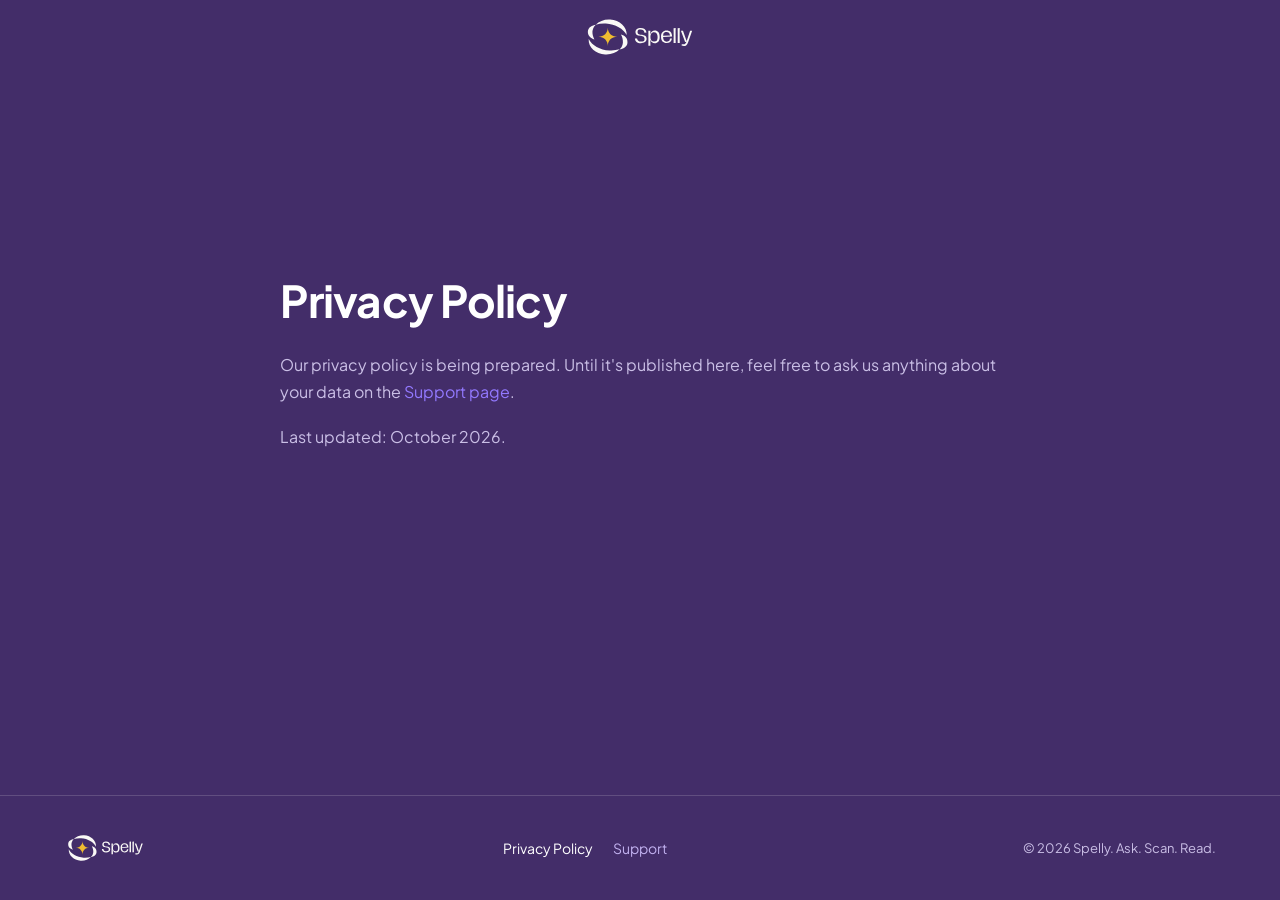
==== privacy.html @ d49a7f0f "Add Support page with Web3Forms email + footer links to Privacy/Support - support.html: dark glass d" ====
<!DOCTYPE html>
<html lang="en">
<head>
  <meta charset="UTF-8" />
  <meta name="viewport" content="width=device-width, initial-scale=1.0" />
  <title>Privacy Policy — Spelly</title>
  <meta name="description" content="Spelly privacy policy." />
  <link rel="canonical" href="https://spelly.site/privacy.html" />
  <meta name="robots" content="noindex, follow" />
  <meta name="theme-color" content="#0b0614" />
  <link rel="icon" type="image/png" href="materials/Logo%20icon%20for%20web.png" />
  <link rel="apple-touch-icon" href="materials/icon%20for%20google%20ads.png" />
  <link rel="preconnect" href="https://fonts.googleapis.com" />
  <link rel="preconnect" href="https://fonts.gstatic.com" crossorigin />
  <link href="https://fonts.googleapis.com/css2?family=Plus+Jakarta+Sans:ital,wght@0,400;0,500;0,600;0,700;0,800&family=Space+Mono:wght@400;700&display=swap" rel="stylesheet" />
  <link rel="stylesheet" href="styles.css" />
</head>
<body class="page-support">
  <header class="nav" id="top">
    <div class="container nav__inner">
      <a class="nav__logo" href="index.html" aria-label="Spelly home">
        <img src="materials/logo.svg" alt="Spelly" />
      </a>
    </div>
  </header>

  <main class="support">
    <section class="container legal" style="padding-top:calc(var(--nav-h) + 48px)">
      <h1>Privacy Policy</h1>
      <p>Our privacy policy is being prepared. Until it's published here, feel free to ask us anything about your data on the <a href="support.html">Support page</a>.</p>
      <p>Last updated: October 2026.</p>
    </section>
  </main>

  <footer class="footer">
    <div class="container footer__inner">
      <a class="footer__logo" href="index.html" aria-label="Spelly"><img src="materials/logo.svg" alt="Spelly" /></a>
      <nav class="footer__links" aria-label="Footer">
        <a href="privacy.html" aria-current="page">Privacy Policy</a>
        <a href="support.html">Support</a>
      </nav>
      <p class="footer__copy">© 2026 Spelly. Ask. Scan. Read.</p>
    </div>
  </footer>

  <script src="config.js"></script>
  <script src="script.js"></script>
</body>
</html>
---- styles.css ----
/* ===================== TOKENS / RESET ===================== */
:root{
  --bg-top:#43307c;
  --bg-mid:#392a6b;
  --bg-deep:#221944;
  --purple:#7c5cf5;
  --purple-h:#9379ff;
  --cream:#faf9f6;
  --cream-dim:#cabfe6;
  --lilac:#b6a4e6;
  --gold:#efbc30;
  --line:rgba(250,249,246,.16);
  --maxw:1200px;
  --nav-h:74px;
  --ease:cubic-bezier(.22,.61,.36,1);
  font-synthesis-weight:none;
}

*,*::before,*::after{box-sizing:border-box;margin:0;padding:0}
html{scroll-behavior:smooth;-webkit-text-size-adjust:100%}
body{
  font-family:"Plus Jakarta Sans",system-ui,sans-serif;
  color:var(--cream);
  line-height:1.45;
  overflow-x:hidden;
  -webkit-font-smoothing:antialiased;
  background:#432D69;
}
img{display:block;max-width:100%}
a{color:inherit;text-decoration:none}
button{font-family:inherit;cursor:pointer;border:0;background:none}

.container{width:100%;max-width:var(--maxw);margin-inline:auto;padding-inline:24px}

/* ===================== HERO DECOR (cards · glow · sparkles, hero only) ===================== */
.hero__decor{position:absolute;inset:0;z-index:0;pointer-events:none}

/* radial glow behind phone 1 — centre colour #815DEF, centred on the phone's bottom edge.
   ellipse centred at 50% 100% → bottom half is clipped by the box, top half radiates up the page. */
.hero__glow{
  position:absolute;left:50%;bottom:0;transform:translateX(-50%);
  width:min(1584px,216%);height:77%;
  background:radial-gradient(ellipse 50% 100% at 50% 100%,
    rgba(129,93,239,.92) 0%, rgba(129,93,239,.5) 32%, rgba(129,93,239,.15) 58%, rgba(129,93,239,0) 80%);
}

/* scattered tarot cards — varied size & blur, static */
.bg-card{
  position:absolute;border-radius:12px;z-index:2;
}
/* fixed widths (no growth); positions anchored to the page centre with a small vw term
   so the gap to the phone gently stretches/contracts with the viewport (not strongly) */
.bgc-1{width:108px;top:33%;left:calc(50% - 410px - 6vw);transform:rotate(-14deg);filter:blur(2px);opacity:.92}
.bgc-2{width:138px;top:64%;left:calc(50% - 345px - 6vw);transform:rotate(7deg);filter:blur(3px);opacity:.96}
.bgc-3{width:94px;top:30%;right:calc(50% - 410px - 6vw);transform:rotate(12deg);filter:blur(5px);opacity:.7}
.bgc-4{width:79px;top:50%;left:calc(50% - 495px - 6vw);transform:rotate(-9deg);filter:blur(7px);opacity:.5}
.bgc-5{width:142px;top:58%;right:calc(50% - 390px - 6vw);transform:rotate(-10deg);filter:blur(1.5px);opacity:.96}

/* logo-style 4-point sparkles — large, random, some blurred. z-index:1 keeps them
   BEHIND the cards (z-index:2) so a sparkle never sits on top of a card */
.spark{position:absolute;fill:#faf9f6;z-index:1}
.sp-1{width:34px;top:40%;left:11%;transform:rotate(8deg)}
.sp-2{width:18px;top:33%;right:30%;filter:blur(1.5px);opacity:.8}
.sp-3{width:42px;top:85%;right:12%}
.sp-4{width:14px;top:72%;left:24%;opacity:.7}
.sp-5{width:24px;top:27%;right:21%;filter:blur(2px);opacity:.6}
.sp-6{width:13px;top:23%;left:33%;opacity:.6}
.sp-7{width:28px;top:55%;right:5%;transform:rotate(-6deg)}
/* extra small blurred background sparkles */
.sp-8{width:11px;top:18%;left:43%;filter:blur(1.2px);opacity:.5;transform:rotate(12deg)}
.sp-9{width:9px;top:79%;left:39%;filter:blur(1.5px);opacity:.45}
.sp-10{width:13px;top:14%;right:37%;filter:blur(1.4px);opacity:.5;transform:rotate(-8deg)}
.sp-11{width:8px;top:90%;left:52%;filter:blur(2px);opacity:.4}
.sp-12{width:12px;top:47%;right:34%;filter:blur(1.3px);opacity:.5;transform:rotate(6deg)}

/* ===================== BUTTONS ===================== */
.btn{
  display:inline-flex;align-items:center;justify-content:center;gap:9px;
  font-weight:600;font-size:15px;border-radius:999px;
  transition:transform .18s var(--ease), background .2s ease, box-shadow .2s ease;
  white-space:nowrap;
}
.btn--primary{
  background:var(--purple);color:#fff;padding:14px 24px;
}
.btn--primary:hover{background:var(--purple-h);transform:translateY(-2px);box-shadow:0 18px 38px -10px rgba(124,92,245,.85)}
.btn--lg{padding:16px 28px;font-size:16px}
.btn--block{width:100%}
.ico-star{width:17px;height:17px;fill:currentColor;flex:none}

/* ===================== NAVBAR ===================== */
.nav{
  position:sticky;top:0;z-index:60;
  transition:background .3s ease, border-color .3s ease, backdrop-filter .3s ease;
  border-bottom:1px solid transparent;
}
.nav.scrolled{
  background:rgba(45,30,75,.72);
  backdrop-filter:blur(16px);-webkit-backdrop-filter:blur(16px);
  border-bottom-color:var(--line);
}
.nav__inner{display:flex;align-items:center;justify-content:center;height:var(--nav-h)}
.nav__logo img{height:44.4px;width:auto}
.nav__link{font-size:14px;font-weight:600;color:var(--cream);display:inline-flex;align-items:center;gap:7px;transition:opacity .2s ease}
.nav__link .arrow{transition:transform .2s ease}
.nav__link:hover{opacity:.85}
.nav__link:hover .arrow{transform:translateX(3px)}
.nav__burger{display:none;flex-direction:column;gap:5px;padding:8px}
.nav__burger span{display:block;width:22px;height:2px;background:var(--cream);border-radius:2px;transition:.25s}
.nav__burger[aria-expanded="true"] span:nth-child(1){transform:translateY(7px) rotate(45deg)}
.nav__burger[aria-expanded="true"] span:nth-child(2){opacity:0}
.nav__burger[aria-expanded="true"] span:nth-child(3){transform:translateY(-7px) rotate(-45deg)}
.nav__mobile{
  display:none;overflow:hidden;max-height:0;
  background:rgba(45,30,75,.92);backdrop-filter:blur(16px);
  border-top:1px solid var(--line);transition:max-height .3s ease;
}
.nav__mobile.open{max-height:120px}
.nav__mobile .btn{margin:16px 24px}

/* ===================== HERO ===================== */
.hero{position:relative;overflow:hidden;padding-top:54px;--hphone:min(300px,76vw)}
.hero__inner{position:relative;z-index:1;display:flex;flex-direction:column;align-items:center;text-align:center}

.eyebrow{
  display:inline-flex;align-items:center;gap:10px;
  font-family:"Space Mono",monospace;
  font-size:12px;letter-spacing:.12em;text-transform:uppercase;
  color:var(--lilac);margin-bottom:26px;
}
.eyebrow i{width:4px;height:4px;border-radius:50%;background:var(--lilac);opacity:.7}

.hero__title{
  font-size:clamp(36px,6.4vw,66px);
  font-weight:700;line-height:1.04;letter-spacing:-.025em;color:#fff;
}
.br-m{display:none} /* mobile-only line break */
.hero__subtitle{
  margin-top:18px;font-size:clamp(16px,2vw,20px);
  font-weight:500;color:var(--lilac);
}
.hero .btn--primary{margin-top:28px}

/* phone mockups (frame baked into the image) */
.phone{width:min(300px,76vw)}
.phone__img{
  width:100%;
  filter:drop-shadow(0 50px 80px rgba(0,0,0,.55));
}
.phone--hero{position:relative;z-index:1;width:var(--hphone);margin-top:50px;margin-bottom:calc(var(--hphone) * -.1294)}

/* ===================== SPREAD / FEATURE ===================== */
.spread{padding:160px 0 0;text-align:center;position:relative}
/* wide enough that the forced-break first line ("…not just the") fits on one line
   → title renders as a clean 2 lines on desktop instead of wrapping to 3 */
.spread__inner{max-width:1100px;margin-inline:auto}
.spread__title{
  font-size:clamp(28px,4.6vw,48px);font-weight:700;
  line-height:1.1;letter-spacing:-.025em;color:#fff;
}
.spread__text{
  margin-top:22px;font-size:clamp(15px,1.8vw,19px);
  color:var(--cream-dim);max-width:600px;margin-inline:auto;line-height:1.6;
}

/* showcase stage */
.showcase{margin-top:64px}
.showcase__stage{
  position:relative;display:flex;justify-content:center;
  max-width:920px;margin-inline:auto;min-height:760px;
}
.phone--showcase{width:min(300px,72vw);position:relative;z-index:2}
.phone--showcase .phone__img{filter:none}

/* floating annotation cards: glass background (_2) + content on top (_1) */
.anno{display:block}
/* show instantly with NO entrance animation — any transform/opacity timing on this
   container makes the child glass's backdrop-filter paint a frame late (glass pops in) */
.anno.reveal{opacity:1;transform:none;transition:none}
.anno__fg{
  position:relative;z-index:1;width:100%;display:block;
  filter:drop-shadow(0 24px 50px rgba(0,0,0,.4));
}
/* real frosted-glass plate, reproduces the _2 svg (cream 10% fill + cream border) */
.anno__glass{
  position:absolute;left:0;right:0;bottom:0;z-index:0;
  border-radius:16px;
  background:rgba(250,249,246,.07);
  border:1px solid rgba(250,249,246,.55);
  backdrop-filter:blur(11px);-webkit-backdrop-filter:blur(11px);
}
/* glass height = _2 height ÷ _1 height, bottom-aligned (content peeks above) */
.anno--question .anno__glass{height:87%}
.anno--cards .anno__glass{height:93%}
.anno--reading .anno__glass{height:92.5%}

.anno--question{position:absolute;z-index:3;width:300px;top:60px;left:54px}
.anno--cards{position:absolute;z-index:4;width:360px;bottom:95px;left:-30px}
.anno--reading{position:absolute;z-index:3;width:384px;top:210px;right:-24px}

/* ===================== STEPS (web/tablet: pinned cross-fade · mobile: stacked) ===================== */
.steps{position:relative}
/* scattered blurred sparkles drifting in the section background */
.steps__bg{position:absolute;inset:0;z-index:0;pointer-events:none}
.steps__spark{position:absolute;fill:#faf9f6}
.ss-1{width:22px;top:7%;left:11%;filter:blur(2px);opacity:.32}
.ss-2{width:13px;top:16%;right:13%;filter:blur(1.2px);opacity:.4}
.ss-3{width:28px;top:30%;left:7%;filter:blur(3px);opacity:.26}
.ss-4{width:16px;top:42%;right:9%;filter:blur(1.6px);opacity:.36}
.ss-5{width:20px;top:55%;left:13%;filter:blur(2.4px);opacity:.3}
.ss-6{width:12px;top:66%;right:15%;filter:blur(1.2px);opacity:.4}
.ss-7{width:25px;top:78%;left:9%;filter:blur(2.6px);opacity:.28}
.ss-8{width:14px;top:88%;right:12%;filter:blur(1.4px);opacity:.38}
.ss-9{width:18px;top:95%;left:16%;filter:blur(2px);opacity:.3}

/* tall track = scroll distance; the stage pins while the themes cross-fade in place */
.steps__track{position:relative;z-index:1;height:360vh}
.steps__stage{position:sticky;top:0;height:100vh;overflow:hidden}

/* each theme (text + phone) is stacked on top of the others and cross-faded;
   the new theme appears exactly as the old fades — both frozen (pinned) together */
.theme{
  position:absolute;top:0;bottom:0;left:0;right:0;
  margin-inline:auto;max-width:var(--maxw);padding:0 clamp(48px,6vw,120px);
  display:grid;grid-template-columns:1fr minmax(300px,360px);
  gap:80px;align-items:center;
  opacity:0;pointer-events:none;
}
/* web/tablet: JS drives opacity + the text conveyor directly from scroll, with a
   "dwell" (scroll-in-place) on each theme before the conveyor moves to the next.
   is-active is only the no-JS fallback. */
.theme.is-active{opacity:1;pointer-events:auto}
.theme__text{max-width:440px}
.theme__phone{display:flex;justify-content:center}

.step__eyebrow{
  font-family:"Space Mono",monospace;text-transform:uppercase;
  letter-spacing:.12em;font-size:clamp(15px,1vw,18px);color:var(--lilac);
}
.step__title{
  font-size:clamp(34px,3vw,58px);font-weight:700;color:#fff;
  letter-spacing:-.02em;margin:14px 0 18px;
}
.step__desc{color:var(--cream-dim);font-size:clamp(18px,1.45vw,23px);line-height:1.65}

/* phone: outer box crops (used on mobile); inner holds the full frame + inside elements */
.phone3{position:relative;width:clamp(300px,22vw,360px);max-width:100%;aspect-ratio:792/1617;overflow:hidden}
.phone3__inner{position:relative;width:100%;aspect-ratio:792/1617}
.phone3__bg{display:block;width:100%}

/* elements placed INSIDE the phone (positioned as % of the full frame) */
.phone3__el{position:absolute;left:50%;transform:translate(-50%,-50%)}
.phone3__el--sphere{top:53%;width:74%}              /* +15% */
.phone3__el--ram{top:29%;width:47%}                 /* +20% bigger, 20% lower, centred */

/* sphere & bubble: scale + fade in when scrolled into view, then a tiny endless float.
   (the sphere additionally gets a scroll-driven grow/shrink via JS on the wrapper) */
.phone3__el--sphere img,
.phone3__el--ram img{display:block;width:100%;opacity:0;transform:scale(.82)}
.phone3__el--sphere.is-in img{
  animation:sphereIn .9s var(--ease) forwards, sphereFloat 6s ease-in-out 1s infinite;
}
.phone3__el--ram.is-in img{
  animation:bubbleIn .75s cubic-bezier(.34,1.35,.66,1) forwards, sphereFloat 6.5s ease-in-out .9s infinite;
}
@keyframes sphereIn{from{opacity:0;transform:scale(.82)}to{opacity:1;transform:scale(1)}}
@keyframes sphereFloat{0%,100%{translate:0 0}50%{translate:0 -4%}}
/* snappier "pop" entrance for the bubble — small → overshoot → settle */
@keyframes bubbleIn{0%{opacity:0;transform:scale(.5)}60%{opacity:1;transform:scale(1.08)}100%{opacity:1;transform:scale(1)}}

/* AI page: 3 cards, middle one raised (bottoms aligned, middle taller) */
.ai-cards{
  position:absolute;left:50%;top:50%;transform:translate(-50%,-50%);
  width:78%;display:flex;justify-content:center;align-items:flex-end;gap:4%;
}
.ai-card{width:28%;perspective:900px}
.ai-card--m{width:31%}
/* each card flips on its Y axis to reveal the open card on the back face */
.ai-card__inner{position:relative;width:100%;transform-style:preserve-3d;transition:transform .85s var(--ease)}
.ai-card__face{display:block;width:100%;backface-visibility:hidden;-webkit-backface-visibility:hidden}
.ai-card__front{position:relative}
.ai-card__back{position:absolute;inset:0;transform:rotateY(180deg)}
/* flip when AI theme is reached (web/tablet: JS toggles .is-flipped) */
.ai-cards.is-flipped .ai-card__inner{transform:rotateY(180deg)}
/* stagger so the cards turn over one after another (left → middle → right) */
.ai-card--l .ai-card__inner{transition-delay:0s}
.ai-card--m .ai-card__inner{transition-delay:.16s}
.ai-card--r .ai-card__inner{transition-delay:.32s}

/* ===================== CTA / WAITLIST ===================== */
.cta{
  padding:140px 0 130px;text-align:center;position:relative;
}
.cta__inner{max-width:640px;margin-inline:auto}
.cta__title{font-size:clamp(30px,4.6vw,48px);font-weight:700;letter-spacing:-.025em;color:#fff}
.cta__text{margin-top:16px;color:var(--cream-dim);font-size:16px;line-height:1.6}
.cta__form{display:flex;gap:10px;margin-top:32px;max-width:480px;margin-inline:auto}
.cta__form input{
  flex:1;min-width:0;border-radius:999px;border:1px solid var(--line);
  background:rgba(250,249,246,.08);color:#fff;padding:15px 22px;font-size:15px;
  transition:border-color .2s ease, background .2s ease;
}
.cta__form input::placeholder{color:var(--cream-dim)}
.cta__form input:focus{outline:none;border-color:var(--purple-h);background:rgba(250,249,246,.13)}
.cta__note{margin-top:18px;color:var(--lilac);font-size:14px}
.cta__note--error{color:#ff8a8a}

/* ===================== COOKIE CONSENT ===================== */
.cookie[hidden]{display:none}
.cookie{
  position:fixed;left:16px;right:16px;bottom:16px;z-index:60;
  max-width:560px;margin-inline:auto;
  display:flex;flex-direction:column;gap:14px;
  background:rgba(34,25,68,.94);backdrop-filter:blur(12px);
  border:1px solid var(--line);border-radius:18px;
  padding:20px 22px;box-shadow:0 18px 50px rgba(0,0,0,.45);
}
.cookie__text{font-size:14px;color:var(--cream-dim);line-height:1.55}
.cookie__actions{display:flex;gap:10px;justify-content:flex-end}
.cookie__btn{border-radius:999px;padding:11px 22px;font-size:14px}
.cookie__btn--ghost{border:1px solid var(--line);color:var(--cream);transition:border-color .2s ease}
.cookie__btn--ghost:hover{border-color:var(--purple-h)}

/* ===================== FOOTER ===================== */
.footer{border-top:1px solid var(--line);padding:36px 0}
.footer__inner{display:flex;align-items:center;justify-content:space-between;gap:20px}
.footer__logo img{height:31.68px}
.footer__copy{font-size:13px;color:var(--cream-dim)}

/* ===================== ANIMATIONS ===================== */
.reveal{opacity:0;transform:translateY(28px);transition:opacity .8s var(--ease), transform .8s var(--ease)}
.reveal.is-visible{opacity:1;transform:none}
.reveal[data-d="1"]{transition-delay:.10s}
.reveal[data-d="2"]{transition-delay:.20s}
.reveal[data-d="3"]{transition-delay:.30s}
.reveal[data-d="4"]{transition-delay:.42s}

/* float uses the `translate` property so it never fights reveal's transform */
@keyframes floaty{0%,100%{translate:0 0}50%{translate:0 -12px}}
/* animate the foreground only, NOT the .anno container — the glass plate stays
   static so its backdrop-filter never recomputes (kills the flicker/lag) */
.float-slow .anno__fg{animation:floaty 8s ease-in-out infinite}
.anno--cards.float-slow .anno__fg{animation-duration:9s;animation-delay:.6s}
.anno--reading.float-slow .anno__fg{animation-duration:7.5s;animation-delay:1.1s}

/* ===================== RESPONSIVE ===================== */
/* TABLET 810–1199 */
@media (max-width:1199px){
  .hero__title{font-size:clamp(38px,7.4vw,58px)}
  .showcase__stage{max-width:680px;min-height:700px}

  /* spread title: drop the forced break so it flows naturally — one line on wider
     tablets, wrapping to two only on the smallest ("mini") tablet widths */
  .spread__title .br-d{display:none}

  /* keep the original logo size below desktop (the +20% applies on web only) */
  .nav__logo img{height:37px}
  .anno--question{width:260px;top:40px;left:0}
  .anno--cards{width:310px;bottom:60px;left:-10px}
  .anno--reading{width:280px;top:190px;right:-6px}

  /* cards: tighter offsets from centre so they sit close to the phone
     (the desktop vw-based gap is too wide at these widths) */
  .bgc-1{left:calc(50% - 320px)}
  .bgc-2{left:calc(50% - 345px)}
  .bgc-3{right:calc(50% - 300px)}
  .bgc-4{left:calc(50% - 380px)}
  .bgc-5{right:calc(50% - 350px)}

  /* sparkles: drop the dense center fillers, pull the near-center ones outward */
  .sp-8,.sp-9,.sp-10,.sp-11,.sp-12{display:none}
  .sp-2{right:24%}
  .sp-6{left:25%}
  .sp-5{right:15%}

  /* steps: keep the pinned cross-fade, but larger side padding + smaller phone */
  .theme{grid-template-columns:1fr minmax(240px,290px);gap:44px;padding:0 96px}
  .phone3{width:280px}
}

/* PHONE ≤809 — centered hero (matches reference), waitlist link + burger in nav */
@media (max-width:809px){
  .container{padding-inline:20px}

  .hero{padding-top:30px}
  .hero__title{font-size:clamp(34px,9.5vw,50px);line-height:1.06}
  .hero__subtitle{font-size:17px}
  .eyebrow{font-size:10.5px;gap:8px;margin-bottom:20px}
  .hero{--hphone:min(290px,80vw)}

  .bg-card{width:88px !important;opacity:.5}
  .bgc-4,.bgc-3{display:none}

  /* sparkles: keep only a few, hug the edges & spread evenly so they don't bunch
     over the centred title/phone. Blur them more + lower opacity so they read softer. */
  .sp-4,.sp-6,.sp-8,.sp-9,.sp-10,.sp-11,.sp-12{display:none}
  .spark{filter:blur(2px);opacity:.5}
  .sp-1,.sp-7{width:22px}
  .sp-3{width:26px}
  .sp-2,.sp-5{width:14px}
  .sp-1{top:34%;left:6%;right:auto}
  .sp-2{top:15%;right:9%;left:auto}
  .sp-3{top:80%;right:7%;left:auto}
  .sp-5{top:48%;right:6%;left:auto}
  .sp-7{top:88%;left:13%;right:auto}

  .spread{padding:120px 0 0}
  .br-d{display:none}
  .br-m{display:inline} /* show the line break again on mobile */

  /* annotations overlap the phone (matches reference) */
  .showcase{margin-top:44px}
  .showcase__stage{display:block;position:relative;min-height:0;padding:24px 0}
  .phone--showcase{width:min(250px,66vw);margin-inline:auto}
  .anno__fg{filter:drop-shadow(0 16px 34px rgba(0,0,0,.4))} /* shadow on fg, not the container — keeps the glass backdrop-filter working */
  .anno--question{width:min(232px,62vw);top:4%;left:0;translate:0 10%}
  .anno--cards{width:min(272px,72vw);bottom:2%;right:0;left:auto;translate:0 -15%}
  .anno--reading{display:none}

  /* steps: NO animation. 3 stacked blocks — phone (cropped 30% at the bottom) then text */
  .steps{padding-top:72px}          /* bigger gap after the 2nd section (showcase) */
  .steps__track{height:auto}
  .steps__stage{position:static;height:auto;overflow:visible}
  .theme{
    position:static;opacity:1;pointer-events:auto;
    display:flex;flex-direction:column;align-items:center;text-align:center;
    gap:22px;max-width:none;padding:64px 20px;               /* bigger gap between sections */
  }
  .theme__phone{order:-1;width:100%;opacity:0;transition:opacity .6s var(--ease)} /* fade in on scroll */
  .theme__phone.is-in{opacity:1}
  .phone3{width:min(230px,62vw);aspect-ratio:792/1245}  /* crop ~23% (10% taller than before) */
  /* text fades + slides up when it scrolls into view (JS adds .is-in) */
  .theme__text{
    max-width:360px;opacity:0;transform:translateY(26px);
    transition:opacity .6s var(--ease),transform .6s var(--ease);
  }
  .theme__text.is-in{opacity:1;transform:none}
  .ai-cards.is-in .ai-card__inner{transform:rotateY(180deg)} /* flip when scrolled into view */
  .step__desc{max-width:340px;margin-inline:auto}

  /* keep mobile text at its original (smaller) size — the +20% is web/tablet only */
  .step__eyebrow{font-size:13px}
  .step__title{font-size:clamp(28px,7.4vw,34px)}
  .step__desc{font-size:15px}

  .cta{padding:110px 0 90px}
  .cta__form{flex-direction:column}
  .cta__form .btn{width:100%}
  .footer__inner{flex-direction:column;text-align:center;gap:14px}
}

@media (prefers-reduced-motion:reduce){
  html{scroll-behavior:auto}
  .reveal{opacity:1;transform:none;transition:none}
  .float-slow,.float-slow .anno__fg{animation:none}
  .phone3__el--sphere img,.phone3__el--ram img{opacity:1;transform:none;animation:none}
  .theme__text,.theme__phone{opacity:1;transform:none}
}

/* ===================== SUPPORT PAGE ===================== */
/* dark site bg + shared nav/footer; glass cards (from the Support Web design) */
.page-support{display:flex;flex-direction:column;min-height:100vh}
.page-support .support{flex:1;position:relative;overflow:hidden;padding:72px 0 96px}
.support__decor{position:absolute;inset:0;z-index:0;pointer-events:none}
.support__glow{
  position:absolute;left:50%;top:420px;width:1200px;height:900px;margin-left:-600px;
  background:radial-gradient(closest-side,rgba(110,72,190,.45),rgba(110,72,190,0));
}
.ssp-1{width:34px;top:560px;left:calc(50% - 560px)}
.ssp-2{width:14px;top:320px;left:calc(50% - 300px);opacity:.6}
.ssp-3{width:22px;top:360px;right:calc(50% - 460px);opacity:.7}
.ssp-4{width:28px;top:720px;right:calc(50% - 640px)}

.support__wrap{position:relative;z-index:1;width:100%;max-width:640px;margin-inline:auto;padding-inline:16px}
.support__head{display:flex;flex-direction:column;align-items:center;text-align:center}
.support__head .eyebrow{margin-bottom:22px}
.support__title{
  font-size:clamp(40px,7vw,64px);font-weight:600;letter-spacing:-.035em;
  line-height:1.05;color:#fff;text-wrap:balance;
}
.support__lead{font-size:19px;line-height:1.5;color:#C2B2F0;margin-top:16px;max-width:460px;text-wrap:pretty}

/* ---------- glass cards ---------- */
.glass{
  background:rgba(255,255,255,.07);border:1px solid rgba(255,255,255,.14);
  border-radius:28px;padding:28px;
  backdrop-filter:blur(18px);-webkit-backdrop-filter:blur(18px);
}
.glass[hidden]{display:none}
.support__form{margin-top:44px;display:flex;flex-direction:column;gap:22px}
.glass--sent{margin-top:44px;padding:44px 28px;display:flex;flex-direction:column;align-items:center;text-align:center}

.sfield{display:flex;flex-direction:column;gap:10px}
.sfield__label{font-size:14px;font-weight:600;color:#fff}

.chips{display:flex;flex-wrap:wrap;gap:8px}
.chip{
  padding:9px 16px;border-radius:999px;border:1.5px solid rgba(255,255,255,.22);
  color:#fff;font-size:14px;font-weight:500;background:transparent;
  transition:border-color .15s ease, background .15s ease;
}
.chip:hover{border-color:#B9A6E8}
.chip.is-selected{background:#7B5CF5;border-color:#7B5CF5;font-weight:600}

.sfield__textarea,.sfield__input{
  width:100%;font-family:inherit;font-size:16px;color:#fff;
  border:1.5px solid rgba(255,255,255,.16);background:rgba(255,255,255,.08);outline:none;
  transition:border-color .15s ease, background .15s ease;
}
.sfield__textarea{border-radius:18px;padding:14px 16px;line-height:1.5;resize:vertical;min-height:120px}
.sfield__input{height:54px;border-radius:999px;padding:0 22px}
.sfield__textarea::placeholder,.sfield__input::placeholder{color:rgba(255,255,255,.45)}
.sfield__textarea:focus,.sfield__input:focus{border-color:#B9A6E8;background:rgba(255,255,255,.12)}

.sbtn{height:58px;gap:12px;font-size:17px;padding:0 24px}
.sbtn .ico-star{width:20px;height:20px}
.sbtn:hover{background:#8668FF}
.sbtn:disabled{background:rgba(123,92,245,.4);color:rgba(255,255,255,.6);transform:none;box-shadow:none;cursor:not-allowed}
.sbtn.is-sending{cursor:progress}
.sbtn--ghost{
  margin-top:26px;padding:0 26px;height:50px;border-radius:999px;
  border:1.5px solid rgba(255,255,255,.3);color:#fff;font-size:15px;font-weight:600;
  transition:border-color .15s ease;
}
.sbtn--ghost:hover{border-color:#fff}

.support__error{font-size:14px;color:#ff8a8a;margin-top:-10px}
.support__error[hidden]{display:none}

.sent__badge{width:64px;height:64px;border-radius:50%;background:#7B5CF5;display:grid;place-items:center}
.sent__badge svg{width:28px;height:28px;fill:#fff}
.sent__title{font-size:26px;font-weight:600;letter-spacing:-.02em;margin-top:20px;color:#fff}
.sent__text{font-size:17px;line-height:1.5;color:#C2B2F0;margin-top:8px;max-width:340px;text-wrap:pretty}
.sent__email{color:#fff;font-weight:600}

.support__info{display:grid;grid-template-columns:repeat(auto-fit,minmax(240px,1fr));gap:12px;margin-top:16px}
.icard{border-radius:22px;padding:22px}
.icard__label{font-family:"Space Mono",monospace;font-size:12px;letter-spacing:.2em;text-transform:uppercase;color:#B9A6E8}
.icard__link{display:block;font-size:18px;font-weight:600;color:#fff;margin-top:10px;transition:color .2s ease}
.icard__link:hover{color:#C9B8FF}
.icard__text{font-size:15px;line-height:1.5;color:#E4DBFF;margin-top:10px;text-wrap:pretty}

/* ---------- footer links (shared, all pages) ---------- */
.footer__links{display:flex;gap:20px;font-size:14px;color:#C2B2F0}
.footer__links a{transition:color .2s ease}
.footer__links a:hover,.footer__links a[aria-current="page"]{color:#fff}

/* ---------- legal pages (privacy) ---------- */
.legal{padding:48px 0 96px;max-width:720px;margin-inline:auto}
.legal h1{font-size:clamp(32px,4.6vw,44px);font-weight:700;letter-spacing:-.02em;color:#fff}
.legal p{margin-top:18px;color:var(--cream-dim);font-size:16px;line-height:1.7}
.legal a{color:var(--purple-h)}

@media (max-width:809px){
  .page-support .support{padding:40px 0 72px}
  .support__lead{font-size:16px}
  .glass{padding:22px}
  .support__form,.glass--sent{margin-top:32px}
  .ssp-1,.ssp-4{display:none}
  .footer__links{justify-content:center}
}

.hp{position:absolute;left:-9999px;opacity:0;pointer-events:none}
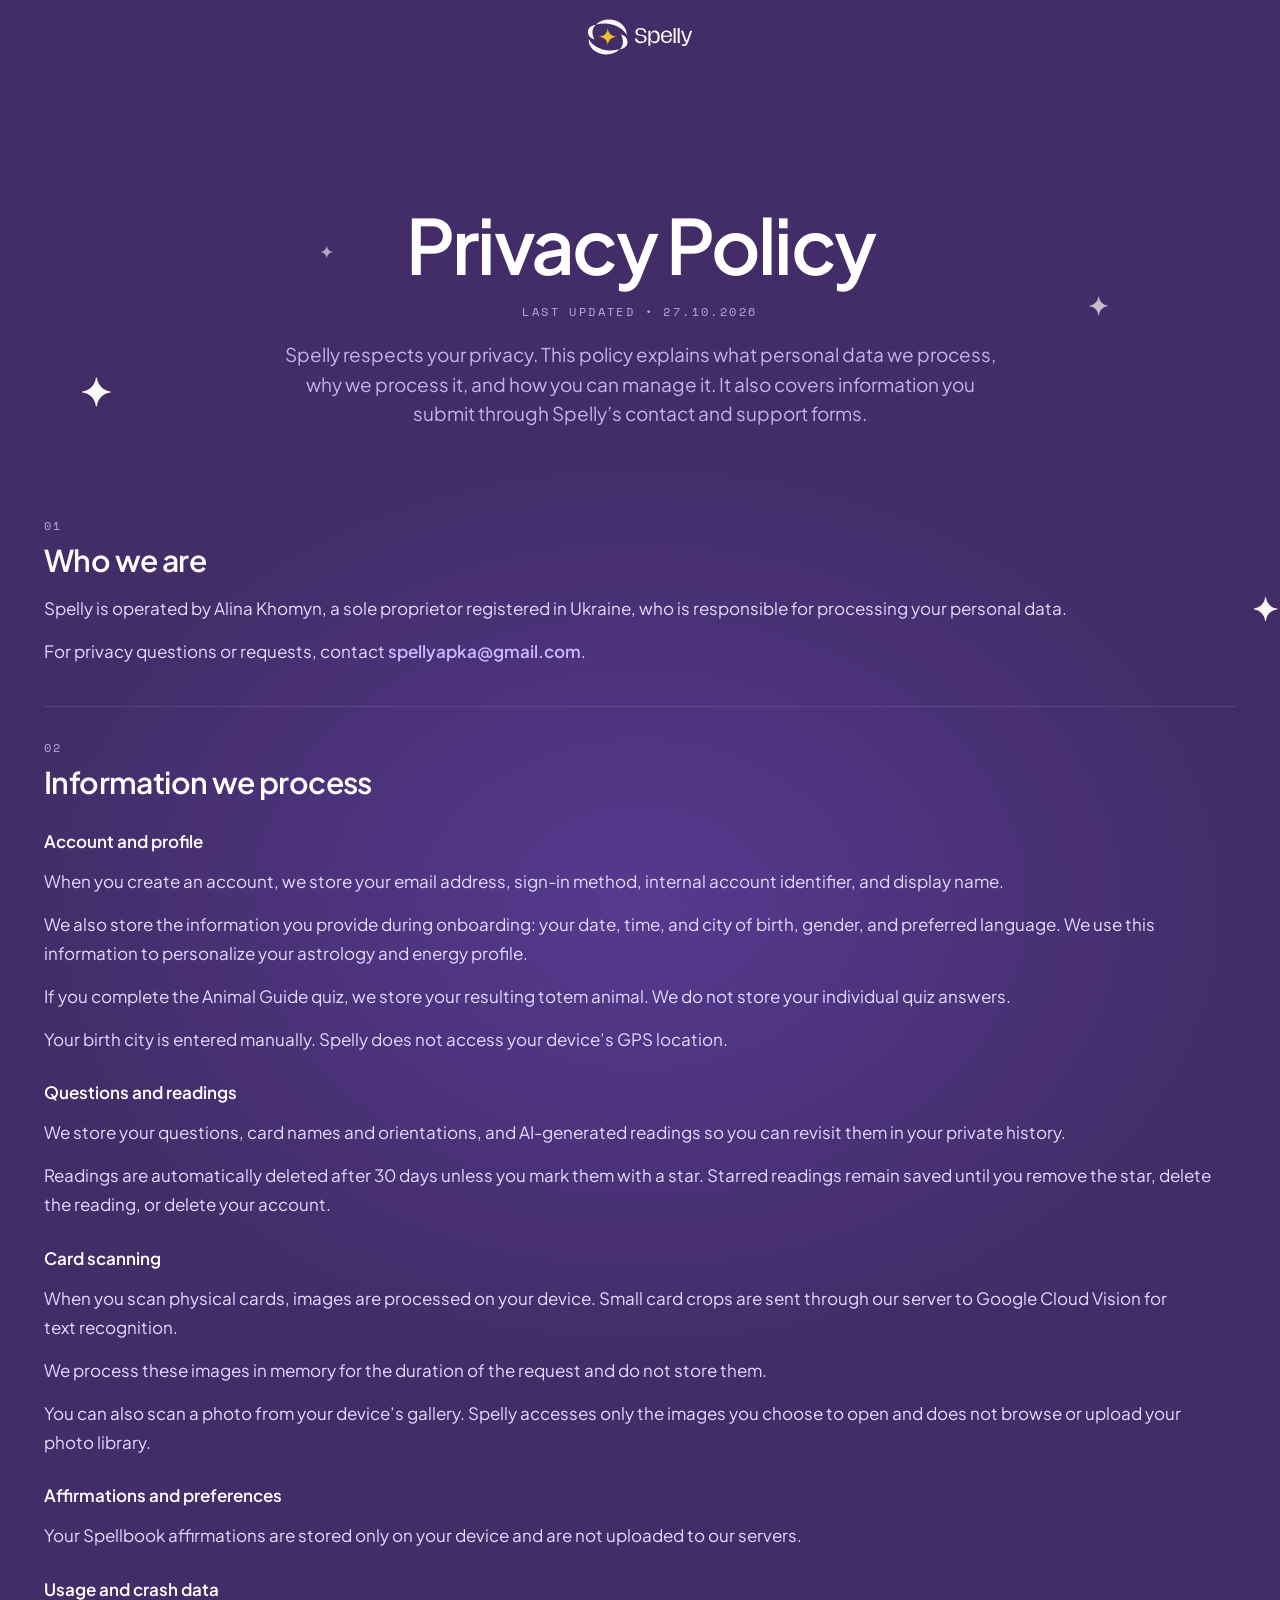
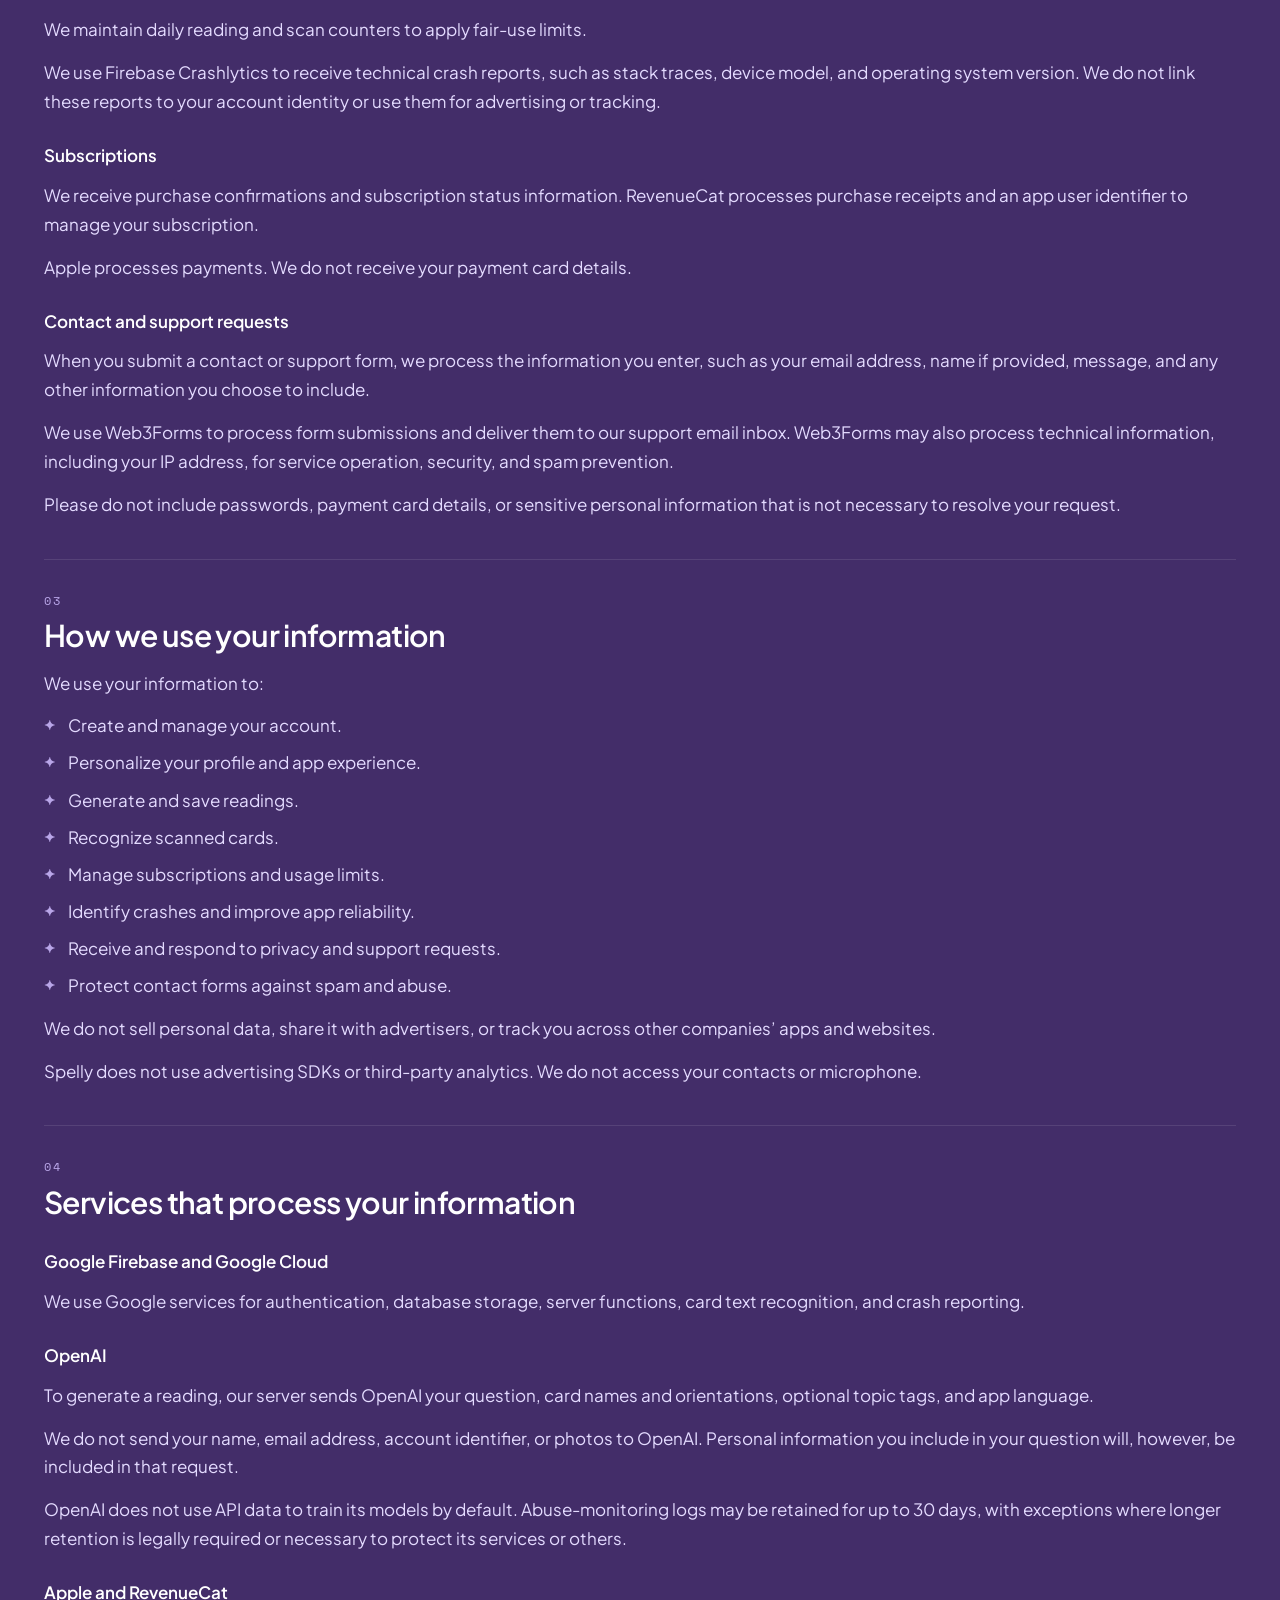
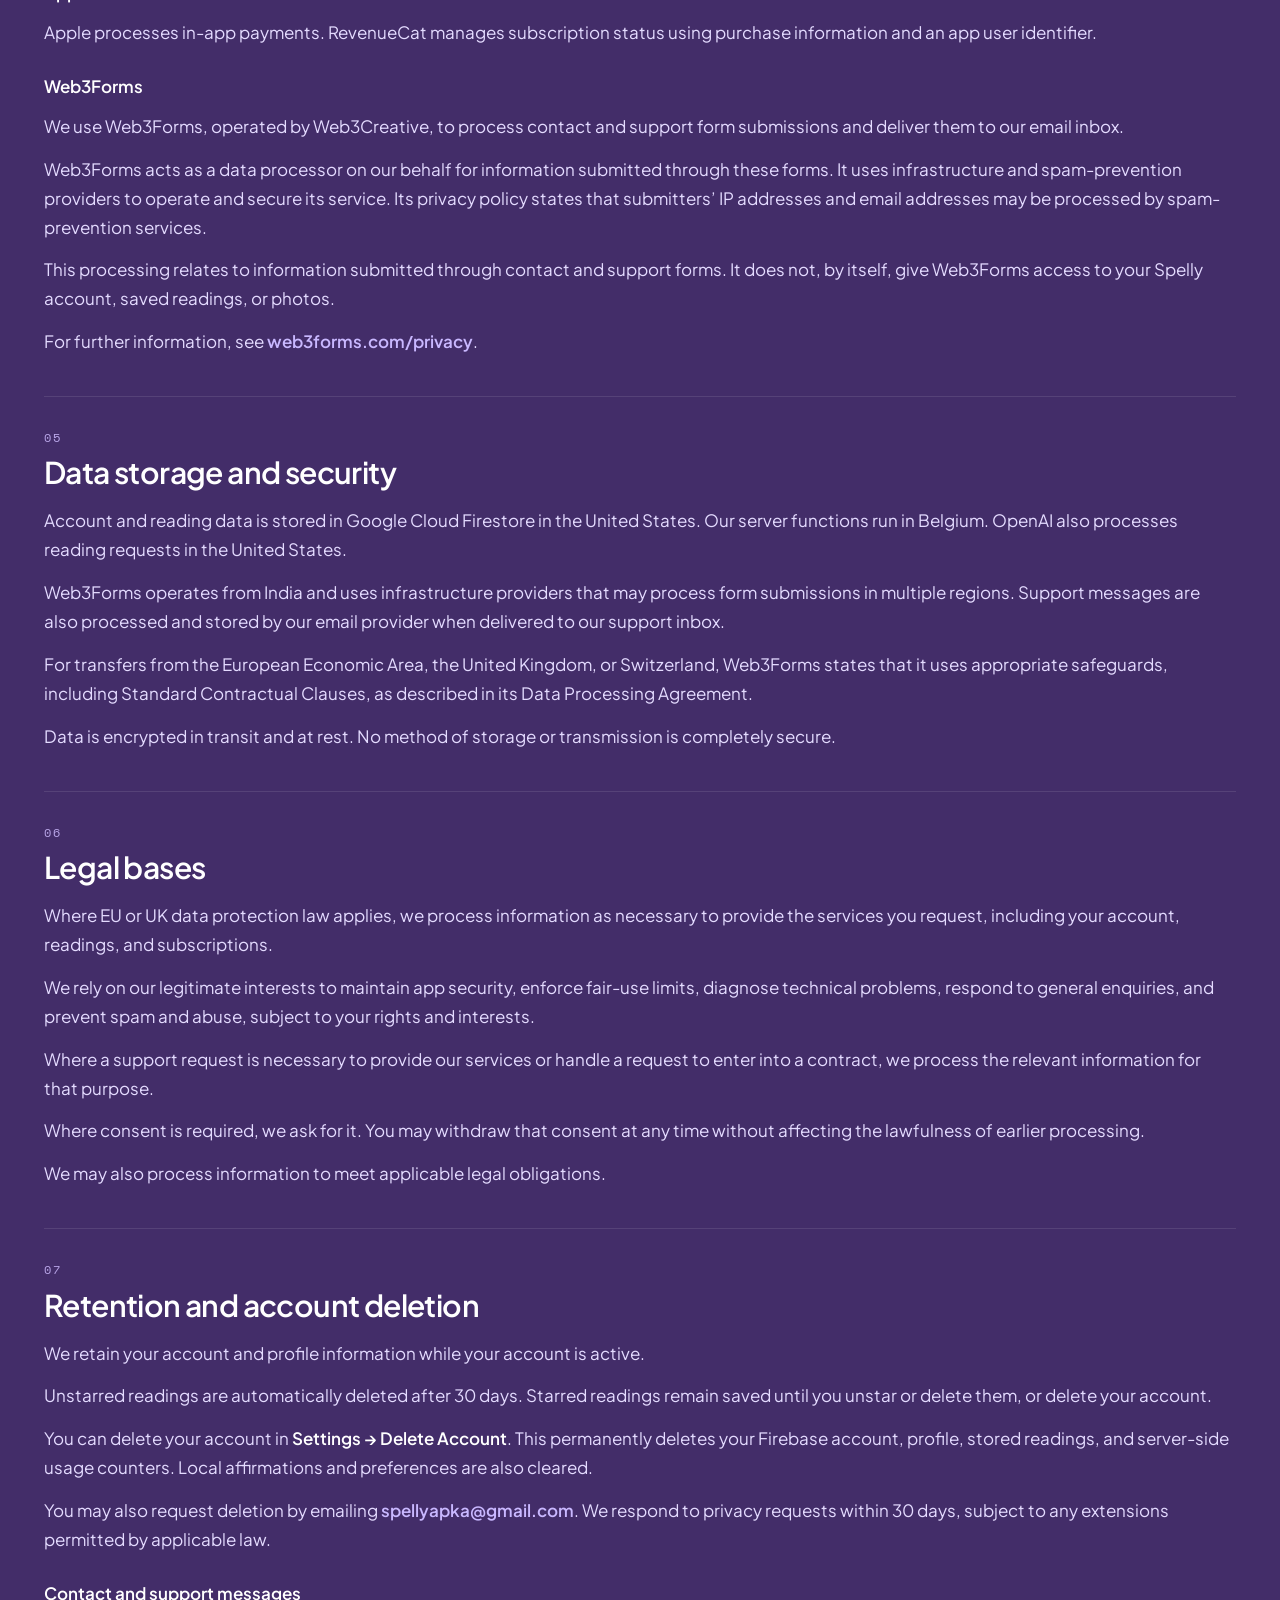
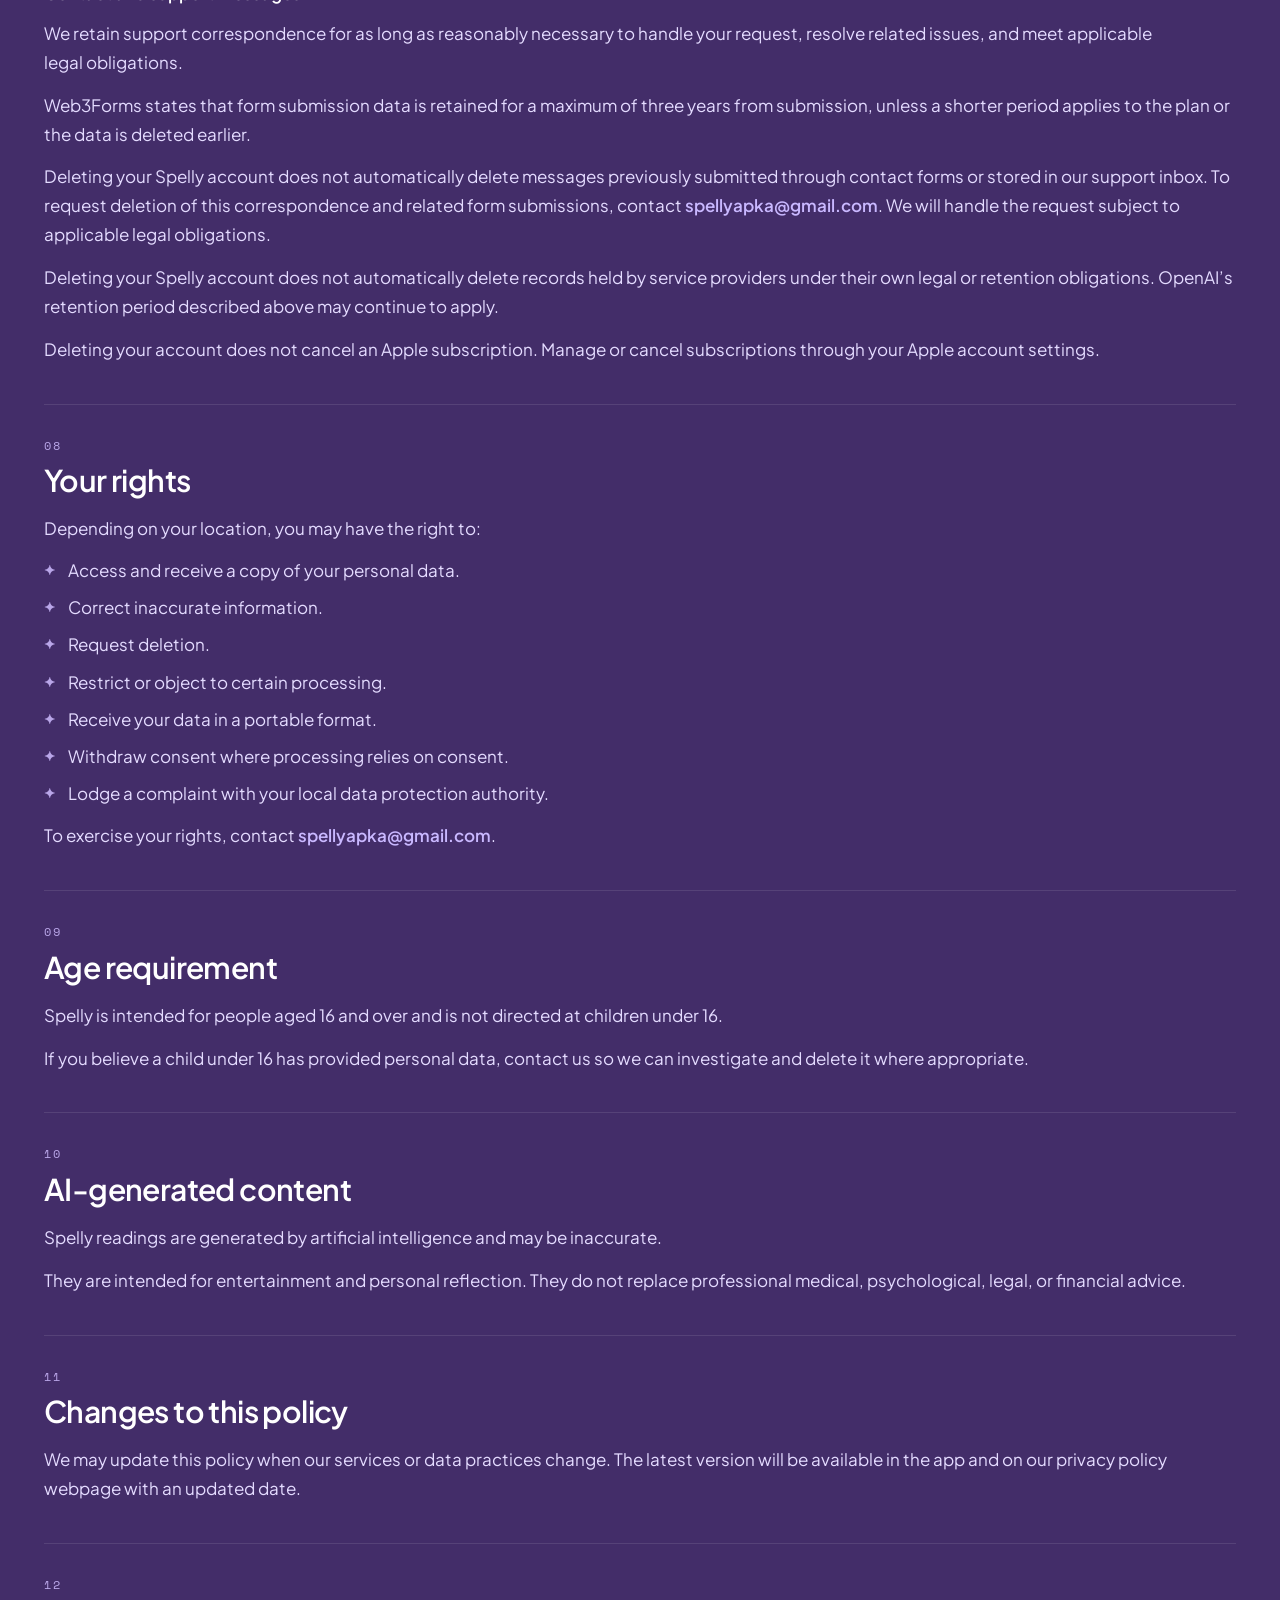
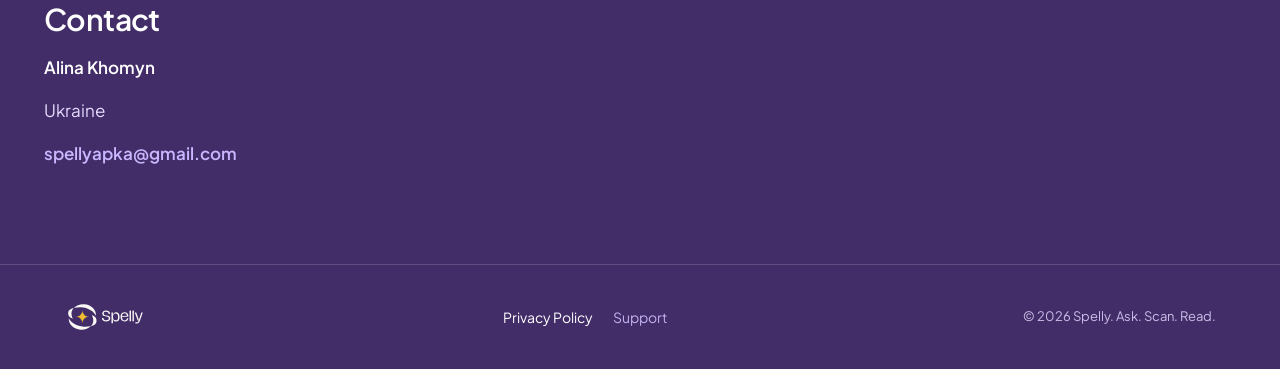
==== commit 8b0ad66a: "Privacy Policy page from design, Support footer button, update support email - privacy.html: full EN" ====
--- a/privacy.html
+++ b/privacy.html
@@ -4,9 +4,9 @@
   <meta charset="UTF-8" />
   <meta name="viewport" content="width=device-width, initial-scale=1.0" />
   <title>Privacy Policy — Spelly</title>
-  <meta name="description" content="Spelly privacy policy." />
+  <meta name="description" content="How Spelly collects, uses and protects your personal data." />
   <link rel="canonical" href="https://spelly.site/privacy.html" />
-  <meta name="robots" content="noindex, follow" />
+  <meta name="robots" content="index, follow" />
   <meta name="theme-color" content="#0b0614" />
   <link rel="icon" type="image/png" href="materials/Logo%20icon%20for%20web.png" />
   <link rel="apple-touch-icon" href="materials/icon%20for%20google%20ads.png" />
@@ -15,7 +15,7 @@
   <link href="https://fonts.googleapis.com/css2?family=Plus+Jakarta+Sans:ital,wght@0,400;0,500;0,600;0,700;0,800&family=Space+Mono:wght@400;700&display=swap" rel="stylesheet" />
   <link rel="stylesheet" href="styles.css" />
 </head>
-<body class="page-support">
+<body class="page-support page-policy">
   <header class="nav" id="top">
     <div class="container nav__inner">
       <a class="nav__logo" href="index.html" aria-label="Spelly home">
@@ -24,12 +24,187 @@
     </div>
   </header>
 
-  <main class="support">
-    <section class="container legal" style="padding-top:calc(var(--nav-h) + 48px)">
-      <h1>Privacy Policy</h1>
-      <p>Our privacy policy is being prepared. Until it's published here, feel free to ask us anything about your data on the <a href="support.html">Support page</a>.</p>
-      <p>Last updated: October 2026.</p>
-    </section>
+  <main class="support policy">
+    <div class="support__decor" aria-hidden="true">
+      <div class="support__glow"></div>
+      <svg class="spark ssp-1" viewBox="0 0 24 24"><path d="M12 2c.4 5.1 4.5 9.2 9.6 9.6v.8C16.5 12.8 12.4 16.9 12 22h-.8C10.8 16.9 6.7 12.8 1.6 12.4v-.8C6.7 11.2 10.8 7.1 11.2 2h.8z"/></svg>
+      <svg class="spark ssp-2" viewBox="0 0 24 24"><path d="M12 2c.4 5.1 4.5 9.2 9.6 9.6v.8C16.5 12.8 12.4 16.9 12 22h-.8C10.8 16.9 6.7 12.8 1.6 12.4v-.8C6.7 11.2 10.8 7.1 11.2 2h.8z"/></svg>
+      <svg class="spark ssp-3" viewBox="0 0 24 24"><path d="M12 2c.4 5.1 4.5 9.2 9.6 9.6v.8C16.5 12.8 12.4 16.9 12 22h-.8C10.8 16.9 6.7 12.8 1.6 12.4v-.8C6.7 11.2 10.8 7.1 11.2 2h.8z"/></svg>
+      <svg class="spark ssp-4" viewBox="0 0 24 24"><path d="M12 2c.4 5.1 4.5 9.2 9.6 9.6v.8C16.5 12.8 12.4 16.9 12 22h-.8C10.8 16.9 6.7 12.8 1.6 12.4v-.8C6.7 11.2 10.8 7.1 11.2 2h.8z"/></svg>
+    </div>
+
+    <div class="container policy__wrap">
+      <div class="policy__head">
+        <h1 class="policy__title">Privacy Policy</h1>
+        <div class="policy__updated">Last updated • 27.10.2026</div>
+        <p class="policy__intro">Spelly respects your privacy. This policy explains what personal data we process, why we process it, and how you can manage it. It also covers information you submit through Spelly’s contact and support forms.</p>
+      </div>
+
+      <div class="policy__sections">
+      <section class="policy__section" id="s1">
+        <div class="policy__num">01</div>
+        <h2>Who we are</h2>
+        <div class="policy__body">
+          <p>Spelly is operated by Alina Khomyn, a sole proprietor registered in Ukraine, who is responsible for processing your personal data.</p>
+          <p>For privacy questions or requests, contact <a href="mailto:spellyapka@gmail.com">spellyapka@gmail.com</a>.</p>
+        </div>
+      </section>
+      <section class="policy__section" id="s2">
+        <div class="policy__num">02</div>
+        <h2>Information we process</h2>
+        <div class="policy__body">
+          <h3>Account and profile</h3>
+          <p>When you create an account, we store your email address, sign-in method, internal account identifier, and display name.</p>
+          <p>We also store the information you provide during onboarding: your date, time, and city of birth, gender, and preferred language. We use this information to personalize your astrology and energy profile.</p>
+          <p>If you complete the Animal Guide quiz, we store your resulting totem animal. We do not store your individual quiz answers.</p>
+          <p>Your birth city is entered manually. Spelly does not access your device’s GPS location.</p>
+          <h3>Questions and readings</h3>
+          <p>We store your questions, card names and orientations, and AI-generated readings so you can revisit them in your private history.</p>
+          <p>Readings are automatically deleted after 30 days unless you mark them with a star. Starred readings remain saved until you remove the star, delete the reading, or delete your account.</p>
+          <h3>Card scanning</h3>
+          <p>When you scan physical cards, images are processed on your device. Small card crops are sent through our server to Google Cloud Vision for text recognition.</p>
+          <p>We process these images in memory for the duration of the request and do not store them.</p>
+          <p>You can also scan a photo from your device’s gallery. Spelly accesses only the images you choose to open and does not browse or upload your photo library.</p>
+          <h3>Affirmations and preferences</h3>
+          <p>Your Spellbook affirmations are stored only on your device and are not uploaded to our servers.</p>
+          <h3>Usage and crash data</h3>
+          <p>We maintain daily reading and scan counters to apply fair-use limits.</p>
+          <p>We use Firebase Crashlytics to receive technical crash reports, such as stack traces, device model, and operating system version. We do not link these reports to your account identity or use them for advertising or tracking.</p>
+          <h3>Subscriptions</h3>
+          <p>We receive purchase confirmations and subscription status information. RevenueCat processes purchase receipts and an app user identifier to manage your subscription.</p>
+          <p>Apple processes payments. We do not receive your payment card details.</p>
+          <h3>Contact and support requests</h3>
+          <p>When you submit a contact or support form, we process the information you enter, such as your email address, name if provided, message, and any other information you choose to include.</p>
+          <p>We use Web3Forms to process form submissions and deliver them to our support email inbox. Web3Forms may also process technical information, including your IP address, for service operation, security, and spam prevention.</p>
+          <p>Please do not include passwords, payment card details, or sensitive personal information that is not necessary to resolve your request.</p>
+        </div>
+      </section>
+      <section class="policy__section" id="s3">
+        <div class="policy__num">03</div>
+        <h2>How we use your information</h2>
+        <div class="policy__body">
+          <p>We use your information to:</p>
+          <ul class="policy__list">
+            <li><svg viewBox="0 0 24 24" aria-hidden="true"><path d="M12 2c.4 5.1 4.5 9.2 9.6 9.6v.8C16.5 12.8 12.4 16.9 12 22h-.8C10.8 16.9 6.7 12.8 1.6 12.4v-.8C6.7 11.2 10.8 7.1 11.2 2h.8z"/></svg><span>Create and manage your account.</span></li>
+            <li><svg viewBox="0 0 24 24" aria-hidden="true"><path d="M12 2c.4 5.1 4.5 9.2 9.6 9.6v.8C16.5 12.8 12.4 16.9 12 22h-.8C10.8 16.9 6.7 12.8 1.6 12.4v-.8C6.7 11.2 10.8 7.1 11.2 2h.8z"/></svg><span>Personalize your profile and app experience.</span></li>
+            <li><svg viewBox="0 0 24 24" aria-hidden="true"><path d="M12 2c.4 5.1 4.5 9.2 9.6 9.6v.8C16.5 12.8 12.4 16.9 12 22h-.8C10.8 16.9 6.7 12.8 1.6 12.4v-.8C6.7 11.2 10.8 7.1 11.2 2h.8z"/></svg><span>Generate and save readings.</span></li>
+            <li><svg viewBox="0 0 24 24" aria-hidden="true"><path d="M12 2c.4 5.1 4.5 9.2 9.6 9.6v.8C16.5 12.8 12.4 16.9 12 22h-.8C10.8 16.9 6.7 12.8 1.6 12.4v-.8C6.7 11.2 10.8 7.1 11.2 2h.8z"/></svg><span>Recognize scanned cards.</span></li>
+            <li><svg viewBox="0 0 24 24" aria-hidden="true"><path d="M12 2c.4 5.1 4.5 9.2 9.6 9.6v.8C16.5 12.8 12.4 16.9 12 22h-.8C10.8 16.9 6.7 12.8 1.6 12.4v-.8C6.7 11.2 10.8 7.1 11.2 2h.8z"/></svg><span>Manage subscriptions and usage limits.</span></li>
+            <li><svg viewBox="0 0 24 24" aria-hidden="true"><path d="M12 2c.4 5.1 4.5 9.2 9.6 9.6v.8C16.5 12.8 12.4 16.9 12 22h-.8C10.8 16.9 6.7 12.8 1.6 12.4v-.8C6.7 11.2 10.8 7.1 11.2 2h.8z"/></svg><span>Identify crashes and improve app reliability.</span></li>
+            <li><svg viewBox="0 0 24 24" aria-hidden="true"><path d="M12 2c.4 5.1 4.5 9.2 9.6 9.6v.8C16.5 12.8 12.4 16.9 12 22h-.8C10.8 16.9 6.7 12.8 1.6 12.4v-.8C6.7 11.2 10.8 7.1 11.2 2h.8z"/></svg><span>Receive and respond to privacy and support requests.</span></li>
+            <li><svg viewBox="0 0 24 24" aria-hidden="true"><path d="M12 2c.4 5.1 4.5 9.2 9.6 9.6v.8C16.5 12.8 12.4 16.9 12 22h-.8C10.8 16.9 6.7 12.8 1.6 12.4v-.8C6.7 11.2 10.8 7.1 11.2 2h.8z"/></svg><span>Protect contact forms against spam and abuse.</span></li>
+          </ul>
+          <p>We do not sell personal data, share it with advertisers, or track you across other companies’ apps and websites.</p>
+          <p>Spelly does not use advertising SDKs or third-party analytics. We do not access your contacts or microphone.</p>
+        </div>
+      </section>
+      <section class="policy__section" id="s4">
+        <div class="policy__num">04</div>
+        <h2>Services that process your information</h2>
+        <div class="policy__body">
+          <h3>Google Firebase and Google Cloud</h3>
+          <p>We use Google services for authentication, database storage, server functions, card text recognition, and crash reporting.</p>
+          <h3>OpenAI</h3>
+          <p>To generate a reading, our server sends OpenAI your question, card names and orientations, optional topic tags, and app language.</p>
+          <p>We do not send your name, email address, account identifier, or photos to OpenAI. Personal information you include in your question will, however, be included in that request.</p>
+          <p>OpenAI does not use API data to train its models by default. Abuse-monitoring logs may be retained for up to 30 days, with exceptions where longer retention is legally required or necessary to protect its services or others.</p>
+          <h3>Apple and RevenueCat</h3>
+          <p>Apple processes in-app payments. RevenueCat manages subscription status using purchase information and an app user identifier.</p>
+          <h3>Web3Forms</h3>
+          <p>We use Web3Forms, operated by Web3Creative, to process contact and support form submissions and deliver them to our email inbox.</p>
+          <p>Web3Forms acts as a data processor on our behalf for information submitted through these forms. It uses infrastructure and spam-prevention providers to operate and secure its service. Its privacy policy states that submitters’ IP addresses and email addresses may be processed by spam-prevention services.</p>
+          <p>This processing relates to information submitted through contact and support forms. It does not, by itself, give Web3Forms access to your Spelly account, saved readings, or photos.</p>
+          <p>For further information, see <a href="https://web3forms.com/privacy">web3forms.com/privacy</a>.</p>
+        </div>
+      </section>
+      <section class="policy__section" id="s5">
+        <div class="policy__num">05</div>
+        <h2>Data storage and security</h2>
+        <div class="policy__body">
+          <p>Account and reading data is stored in Google Cloud Firestore in the United States. Our server functions run in Belgium. OpenAI also processes reading requests in the United States.</p>
+          <p>Web3Forms operates from India and uses infrastructure providers that may process form submissions in multiple regions. Support messages are also processed and stored by our email provider when delivered to our support inbox.</p>
+          <p>For transfers from the European Economic Area, the United Kingdom, or Switzerland, Web3Forms states that it uses appropriate safeguards, including Standard Contractual Clauses, as described in its Data Processing Agreement.</p>
+          <p>Data is encrypted in transit and at rest. No method of storage or transmission is completely secure.</p>
+        </div>
+      </section>
+      <section class="policy__section" id="s6">
+        <div class="policy__num">06</div>
+        <h2>Legal bases</h2>
+        <div class="policy__body">
+          <p>Where EU or UK data protection law applies, we process information as necessary to provide the services you request, including your account, readings, and subscriptions.</p>
+          <p>We rely on our legitimate interests to maintain app security, enforce fair-use limits, diagnose technical problems, respond to general enquiries, and prevent spam and abuse, subject to your rights and interests.</p>
+          <p>Where a support request is necessary to provide our services or handle a request to enter into a contract, we process the relevant information for that purpose.</p>
+          <p>Where consent is required, we ask for it. You may withdraw that consent at any time without affecting the lawfulness of earlier processing.</p>
+          <p>We may also process information to meet applicable legal obligations.</p>
+        </div>
+      </section>
+      <section class="policy__section" id="s7">
+        <div class="policy__num">07</div>
+        <h2>Retention and account deletion</h2>
+        <div class="policy__body">
+          <p>We retain your account and profile information while your account is active.</p>
+          <p>Unstarred readings are automatically deleted after 30 days. Starred readings remain saved until you unstar or delete them, or delete your account.</p>
+          <p>You can delete your account in <strong>Settings → Delete Account</strong>. This permanently deletes your Firebase account, profile, stored readings, and server-side usage counters. Local affirmations and preferences are also cleared.</p>
+          <p>You may also request deletion by emailing <a href="mailto:spellyapka@gmail.com">spellyapka@gmail.com</a>. We respond to privacy requests within 30 days, subject to any extensions permitted by applicable law.</p>
+          <h3>Contact and support messages</h3>
+          <p>We retain support correspondence for as long as reasonably necessary to handle your request, resolve related issues, and meet applicable legal obligations.</p>
+          <p>Web3Forms states that form submission data is retained for a maximum of three years from submission, unless a shorter period applies to the plan or the data is deleted earlier.</p>
+          <p>Deleting your Spelly account does not automatically delete messages previously submitted through contact forms or stored in our support inbox. To request deletion of this correspondence and related form submissions, contact <a href="mailto:spellyapka@gmail.com">spellyapka@gmail.com</a>. We will handle the request subject to applicable legal obligations.</p>
+          <p>Deleting your Spelly account does not automatically delete records held by service providers under their own legal or retention obligations. OpenAI’s retention period described above may continue to apply.</p>
+          <p>Deleting your account does not cancel an Apple subscription. Manage or cancel subscriptions through your Apple account settings.</p>
+        </div>
+      </section>
+      <section class="policy__section" id="s8">
+        <div class="policy__num">08</div>
+        <h2>Your rights</h2>
+        <div class="policy__body">
+          <p>Depending on your location, you may have the right to:</p>
+          <ul class="policy__list">
+            <li><svg viewBox="0 0 24 24" aria-hidden="true"><path d="M12 2c.4 5.1 4.5 9.2 9.6 9.6v.8C16.5 12.8 12.4 16.9 12 22h-.8C10.8 16.9 6.7 12.8 1.6 12.4v-.8C6.7 11.2 10.8 7.1 11.2 2h.8z"/></svg><span>Access and receive a copy of your personal data.</span></li>
+            <li><svg viewBox="0 0 24 24" aria-hidden="true"><path d="M12 2c.4 5.1 4.5 9.2 9.6 9.6v.8C16.5 12.8 12.4 16.9 12 22h-.8C10.8 16.9 6.7 12.8 1.6 12.4v-.8C6.7 11.2 10.8 7.1 11.2 2h.8z"/></svg><span>Correct inaccurate information.</span></li>
+            <li><svg viewBox="0 0 24 24" aria-hidden="true"><path d="M12 2c.4 5.1 4.5 9.2 9.6 9.6v.8C16.5 12.8 12.4 16.9 12 22h-.8C10.8 16.9 6.7 12.8 1.6 12.4v-.8C6.7 11.2 10.8 7.1 11.2 2h.8z"/></svg><span>Request deletion.</span></li>
+            <li><svg viewBox="0 0 24 24" aria-hidden="true"><path d="M12 2c.4 5.1 4.5 9.2 9.6 9.6v.8C16.5 12.8 12.4 16.9 12 22h-.8C10.8 16.9 6.7 12.8 1.6 12.4v-.8C6.7 11.2 10.8 7.1 11.2 2h.8z"/></svg><span>Restrict or object to certain processing.</span></li>
+            <li><svg viewBox="0 0 24 24" aria-hidden="true"><path d="M12 2c.4 5.1 4.5 9.2 9.6 9.6v.8C16.5 12.8 12.4 16.9 12 22h-.8C10.8 16.9 6.7 12.8 1.6 12.4v-.8C6.7 11.2 10.8 7.1 11.2 2h.8z"/></svg><span>Receive your data in a portable format.</span></li>
+            <li><svg viewBox="0 0 24 24" aria-hidden="true"><path d="M12 2c.4 5.1 4.5 9.2 9.6 9.6v.8C16.5 12.8 12.4 16.9 12 22h-.8C10.8 16.9 6.7 12.8 1.6 12.4v-.8C6.7 11.2 10.8 7.1 11.2 2h.8z"/></svg><span>Withdraw consent where processing relies on consent.</span></li>
+            <li><svg viewBox="0 0 24 24" aria-hidden="true"><path d="M12 2c.4 5.1 4.5 9.2 9.6 9.6v.8C16.5 12.8 12.4 16.9 12 22h-.8C10.8 16.9 6.7 12.8 1.6 12.4v-.8C6.7 11.2 10.8 7.1 11.2 2h.8z"/></svg><span>Lodge a complaint with your local data protection authority.</span></li>
+          </ul>
+          <p>To exercise your rights, contact <a href="mailto:spellyapka@gmail.com">spellyapka@gmail.com</a>.</p>
+        </div>
+      </section>
+      <section class="policy__section" id="s9">
+        <div class="policy__num">09</div>
+        <h2>Age requirement</h2>
+        <div class="policy__body">
+          <p>Spelly is intended for people aged 16 and over and is not directed at children under 16.</p>
+          <p>If you believe a child under 16 has provided personal data, contact us so we can investigate and delete it where appropriate.</p>
+        </div>
+      </section>
+      <section class="policy__section" id="s10">
+        <div class="policy__num">10</div>
+        <h2>AI-generated content</h2>
+        <div class="policy__body">
+          <p>Spelly readings are generated by artificial intelligence and may be inaccurate.</p>
+          <p>They are intended for entertainment and personal reflection. They do not replace professional medical, psychological, legal, or financial advice.</p>
+        </div>
+      </section>
+      <section class="policy__section" id="s11">
+        <div class="policy__num">11</div>
+        <h2>Changes to this policy</h2>
+        <div class="policy__body">
+          <p>We may update this policy when our services or data practices change. The latest version will be available in the app and on our privacy policy webpage with an updated date.</p>
+        </div>
+      </section>
+      <section class="policy__section" id="s12">
+        <div class="policy__num">12</div>
+        <h2>Contact</h2>
+        <div class="policy__body">
+          <p><strong>Alina Khomyn</strong></p>
+          <p>Ukraine</p>
+          <p><a href="mailto:spellyapka@gmail.com">spellyapka@gmail.com</a></p>
+        </div>
+      </section>
+      </div>
+    </div>
   </main>
 
   <footer class="footer">
--- a/styles.css
+++ b/styles.css
@@ -544,15 +544,62 @@
 .footer__links{display:flex;gap:20px;font-size:14px;color:#C2B2F0}
 .footer__links a{transition:color .2s ease}
 .footer__links a:hover,.footer__links a[aria-current="page"]{color:#fff}
-
-/* ---------- legal pages (privacy) ---------- */
-.legal{padding:48px 0 96px;max-width:720px;margin-inline:auto}
-.legal h1{font-size:clamp(32px,4.6vw,44px);font-weight:700;letter-spacing:-.02em;color:#fff}
-.legal p{margin-top:18px;color:var(--cream-dim);font-size:16px;line-height:1.7}
-.legal a{color:var(--purple-h)}
+.footer__links{align-items:center}
+.footer__support{
+  display:inline-flex;align-items:center;gap:8px;
+  padding:9px 14px 9px 16px;border-radius:999px;
+  font-weight:600;color:#fff;
+  background:rgba(255,255,255,.07);border:1px solid rgba(255,255,255,.16);
+  backdrop-filter:blur(12px);-webkit-backdrop-filter:blur(12px);
+  transition:background .2s ease,border-color .2s ease,transform .18s var(--ease),box-shadow .2s ease;
+}
+.footer__support .arrow{width:15px;height:15px;flex:none;transition:transform .2s ease}
+.footer__support:hover{
+  background:var(--purple);border-color:var(--purple);transform:translateY(-1px);
+  box-shadow:0 12px 28px -10px rgba(124,92,245,.8);
+}
+.footer__support:hover .arrow{transform:translateX(3px)}
+
+/* ---------- privacy policy (from the Privacy Policy design; site nav/footer kept) ---------- */
+.page-policy .policy{padding:calc(var(--nav-h) + 56px) 0 0}
+.page-policy .support__glow{top:380px}
+.page-policy .ssp-1{top:300px}
+.page-policy .ssp-2{top:170px;left:calc(50% - 320px)}
+.page-policy .ssp-3{top:220px;right:calc(50% - 470px)}
+.page-policy .ssp-4{top:520px}
+.policy__wrap{position:relative;z-index:1;max-width:1240px}
+.policy__head{display:flex;flex-direction:column;align-items:center;text-align:center}
+.policy__title{
+  font-size:clamp(40px,7vw,76px);font-weight:600;letter-spacing:-.035em;
+  line-height:1.05;color:#fff;text-wrap:balance;
+}
+.policy__updated{
+  font-family:"Space Mono",monospace;font-size:12px;letter-spacing:.2em;
+  text-transform:uppercase;color:#B9A6E8;margin-top:18px;
+}
+.policy__intro{font-size:19px;line-height:1.55;color:#C2B2F0;margin-top:20px;max-width:720px;text-wrap:pretty}
+.policy__sections{margin-top:56px;padding-bottom:96px}
+.policy__section{scroll-margin-top:calc(var(--nav-h) + 24px);padding-top:32px}
+.policy__section + .policy__section{margin-top:40px;border-top:1px solid rgba(255,255,255,.1)}
+.policy__num{font-family:"Space Mono",monospace;font-size:12px;letter-spacing:.2em;color:#B9A6E8}
+.policy__section h2{font-size:30px;font-weight:600;letter-spacing:-.02em;line-height:1.2;margin-top:8px;color:#fff;text-wrap:balance}
+.policy__body{display:flex;flex-direction:column;gap:14px;margin-top:16px}
+.policy__body h3{font-size:17px;font-weight:600;line-height:1.35;margin-top:14px;color:#fff}
+.policy__body p{font-size:17px;line-height:1.7;color:#E4DBFF;text-wrap:pretty}
+.policy__body strong{color:#fff;font-weight:600}
+.policy__body a{color:#C9B8FF;font-weight:600;transition:color .2s ease}
+.policy__body a:hover{color:#fff}
+.policy__list{list-style:none;display:flex;flex-direction:column;gap:10px}
+.policy__list li{display:flex;gap:12px;align-items:flex-start;font-size:17px;line-height:1.6;color:#E4DBFF}
+.policy__list svg{width:12px;height:12px;fill:#B9A6E8;flex:none;margin-top:7px}
 
 @media (max-width:809px){
   .page-support .support{padding:40px 0 72px}
+  .page-policy .policy{padding:calc(var(--nav-h) + 32px) 0 0}
+  .policy__sections{margin-top:40px;padding-bottom:64px}
+  .policy__section h2{font-size:24px}
+  .policy__body p,.policy__list li,.policy__body h3{font-size:16px}
+  .policy__intro{font-size:17px}
   .support__lead{font-size:16px}
   .glass{padding:22px}
   .support__form,.glass--sent{margin-top:32px}
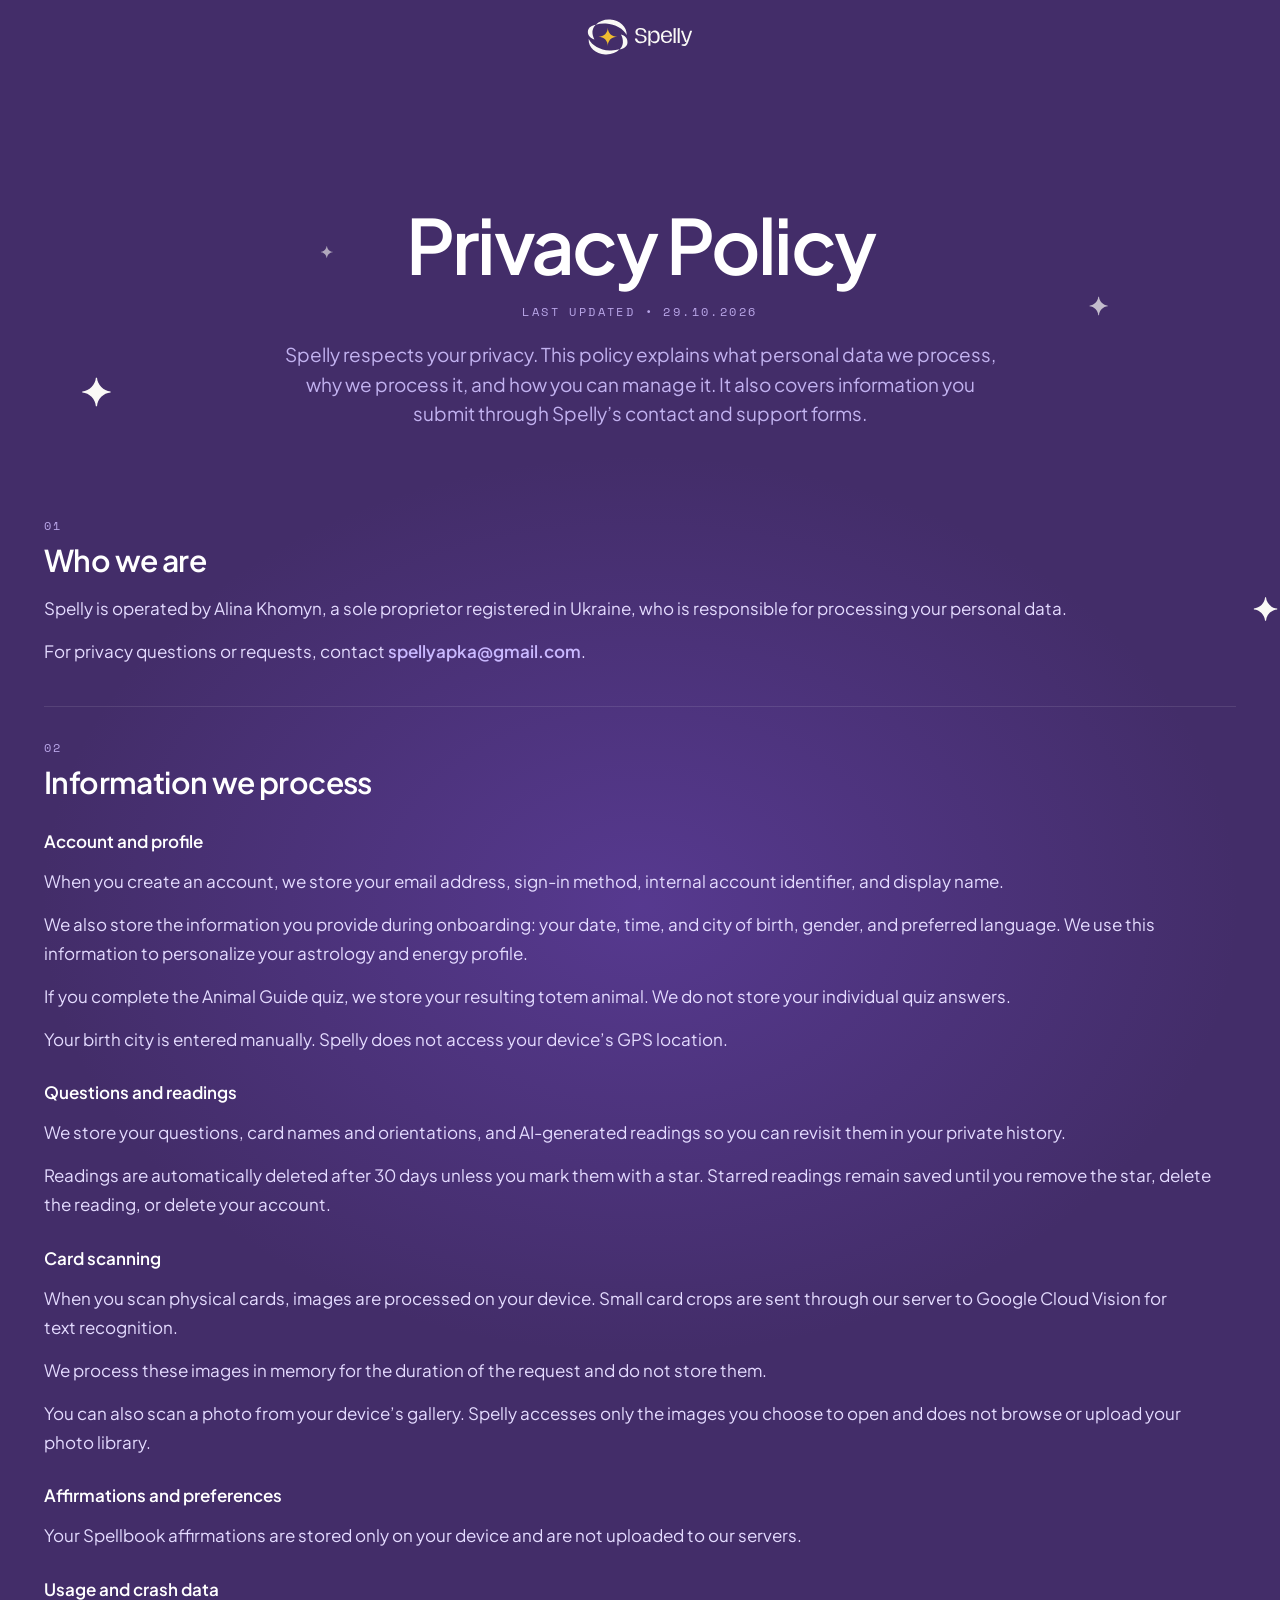
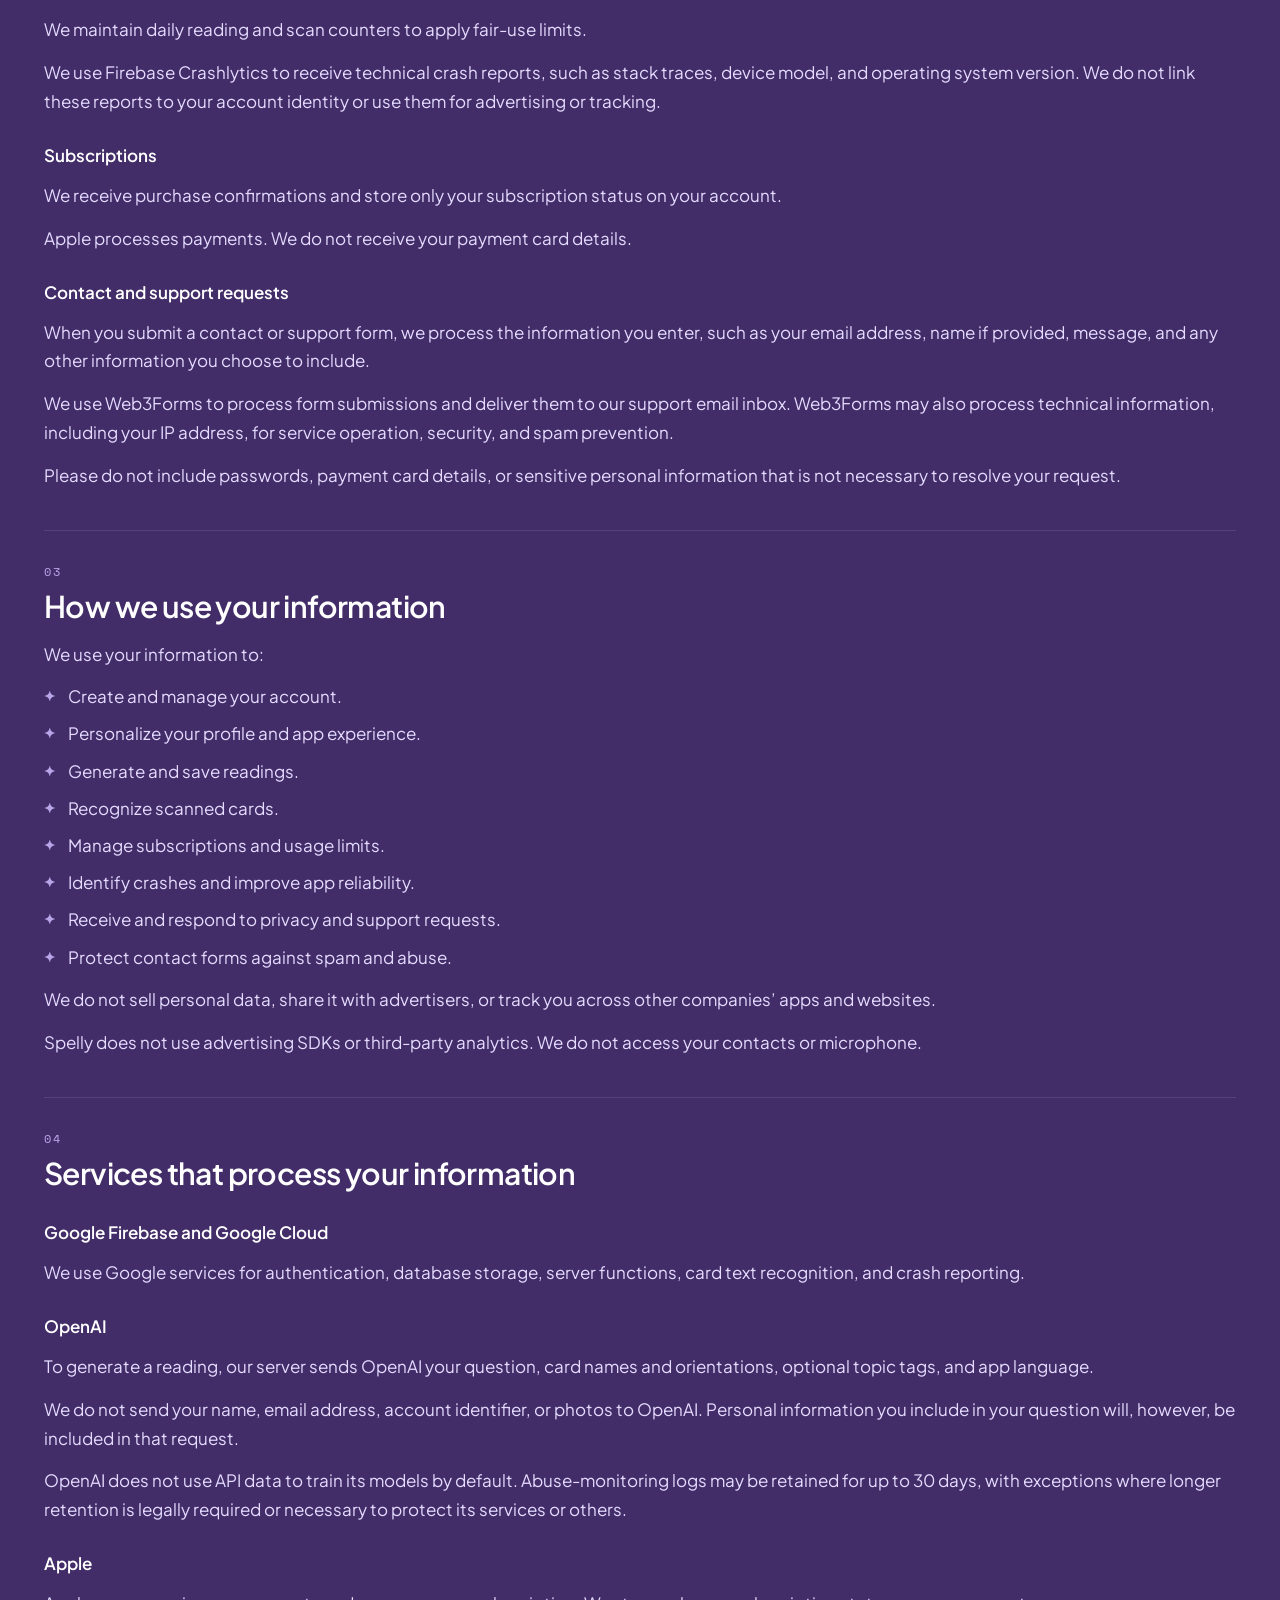
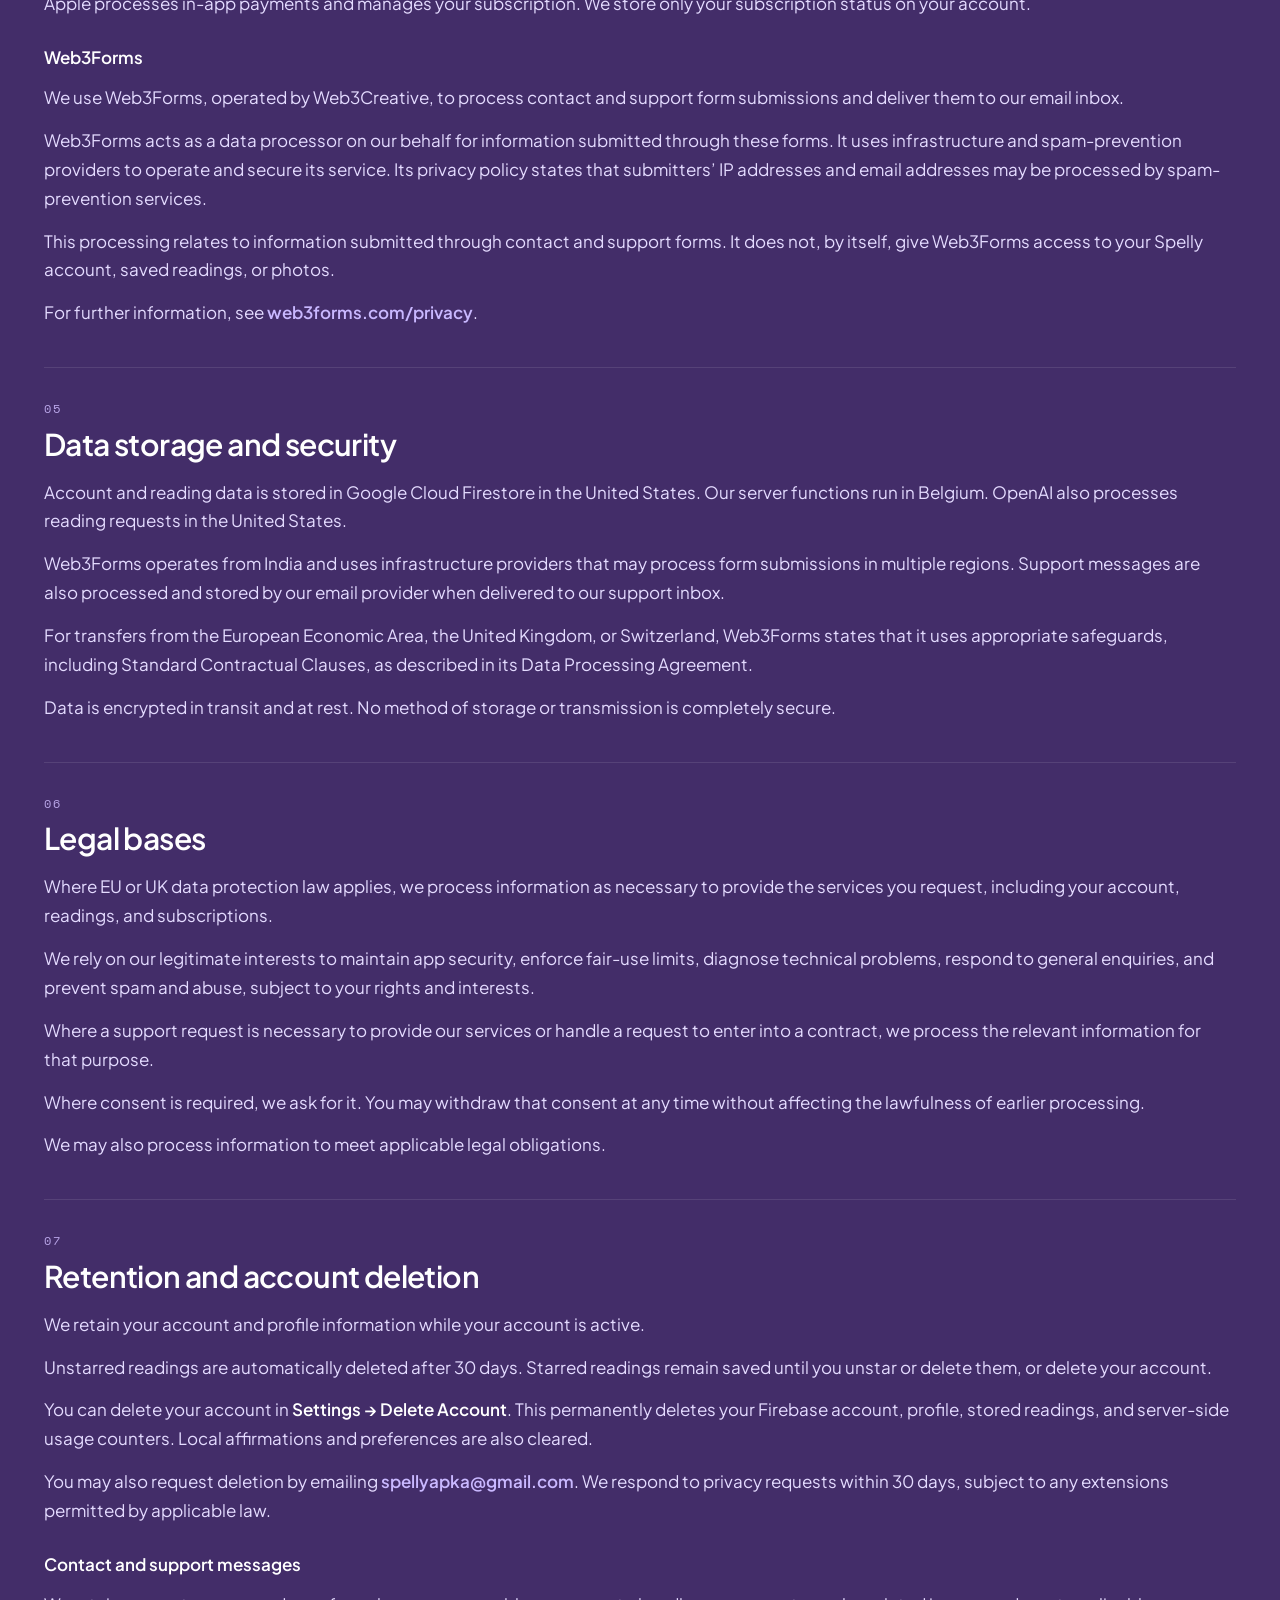
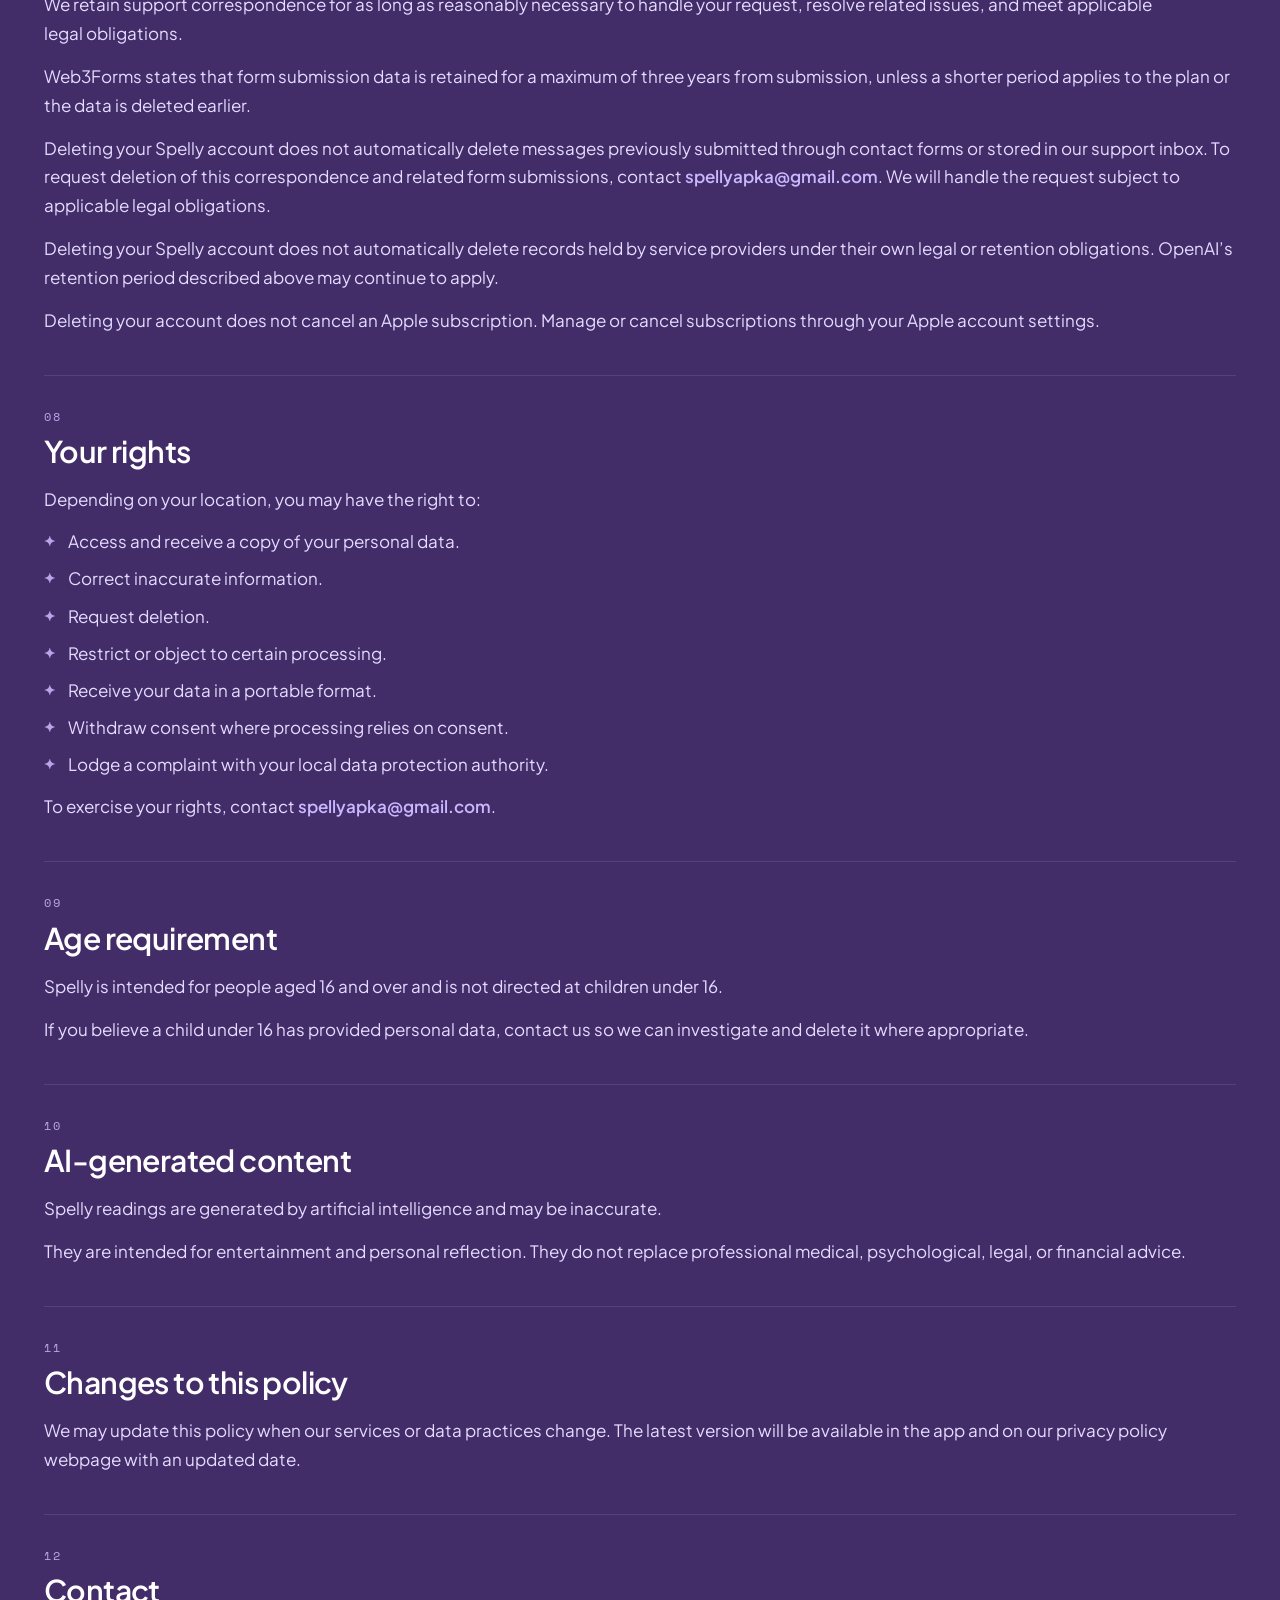
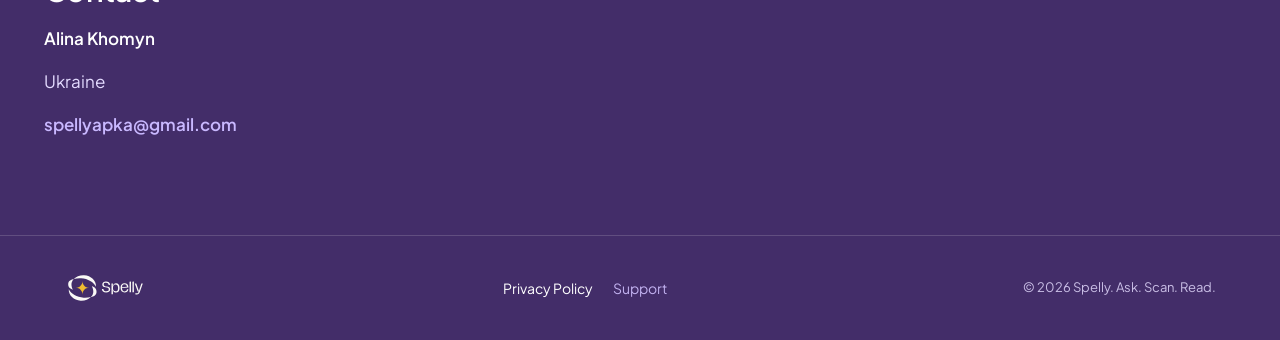
==== commit 8f4178e6: "Privacy policy: Apple/StoreKit only, drop RevenueCat mentions The app's shipped purchase flow uses S" ====
--- a/privacy.html
+++ b/privacy.html
@@ -36,7 +36,7 @@
     <div class="container policy__wrap">
       <div class="policy__head">
         <h1 class="policy__title">Privacy Policy</h1>
-        <div class="policy__updated">Last updated • 27.10.2026</div>
+        <div class="policy__updated">Last updated • 29.10.2026</div>
         <p class="policy__intro">Spelly respects your privacy. This policy explains what personal data we process, why we process it, and how you can manage it. It also covers information you submit through Spelly’s contact and support forms.</p>
       </div>
 
@@ -71,7 +71,7 @@
           <p>We maintain daily reading and scan counters to apply fair-use limits.</p>
           <p>We use Firebase Crashlytics to receive technical crash reports, such as stack traces, device model, and operating system version. We do not link these reports to your account identity or use them for advertising or tracking.</p>
           <h3>Subscriptions</h3>
-          <p>We receive purchase confirmations and subscription status information. RevenueCat processes purchase receipts and an app user identifier to manage your subscription.</p>
+          <p>We receive purchase confirmations and store only your subscription status on your account.</p>
           <p>Apple processes payments. We do not receive your payment card details.</p>
           <h3>Contact and support requests</h3>
           <p>When you submit a contact or support form, we process the information you enter, such as your email address, name if provided, message, and any other information you choose to include.</p>
@@ -108,8 +108,8 @@
           <p>To generate a reading, our server sends OpenAI your question, card names and orientations, optional topic tags, and app language.</p>
           <p>We do not send your name, email address, account identifier, or photos to OpenAI. Personal information you include in your question will, however, be included in that request.</p>
           <p>OpenAI does not use API data to train its models by default. Abuse-monitoring logs may be retained for up to 30 days, with exceptions where longer retention is legally required or necessary to protect its services or others.</p>
-          <h3>Apple and RevenueCat</h3>
-          <p>Apple processes in-app payments. RevenueCat manages subscription status using purchase information and an app user identifier.</p>
+          <h3>Apple</h3>
+          <p>Apple processes in-app payments and manages your subscription. We store only your subscription status on your account.</p>
           <h3>Web3Forms</h3>
           <p>We use Web3Forms, operated by Web3Creative, to process contact and support form submissions and deliver them to our email inbox.</p>
           <p>Web3Forms acts as a data processor on our behalf for information submitted through these forms. It uses infrastructure and spam-prevention providers to operate and secure its service. Its privacy policy states that submitters’ IP addresses and email addresses may be processed by spam-prevention services.</p>
